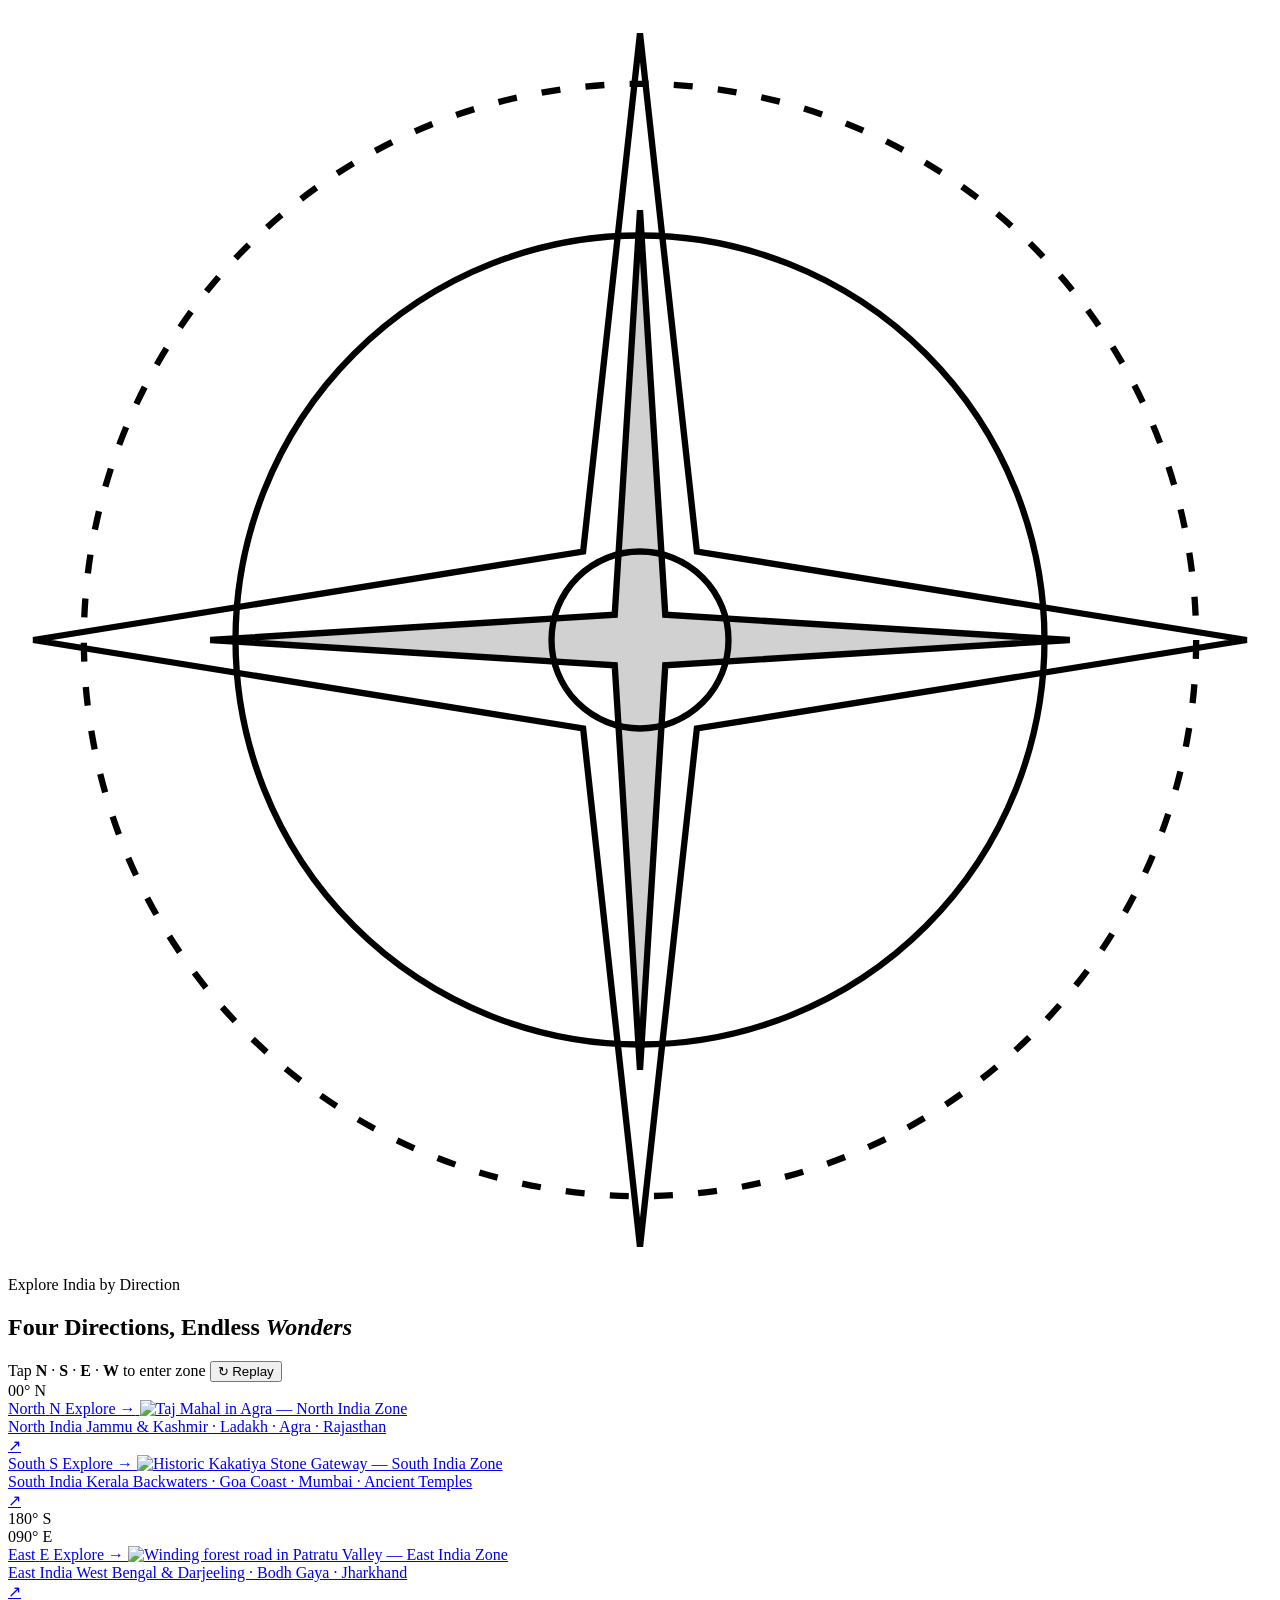
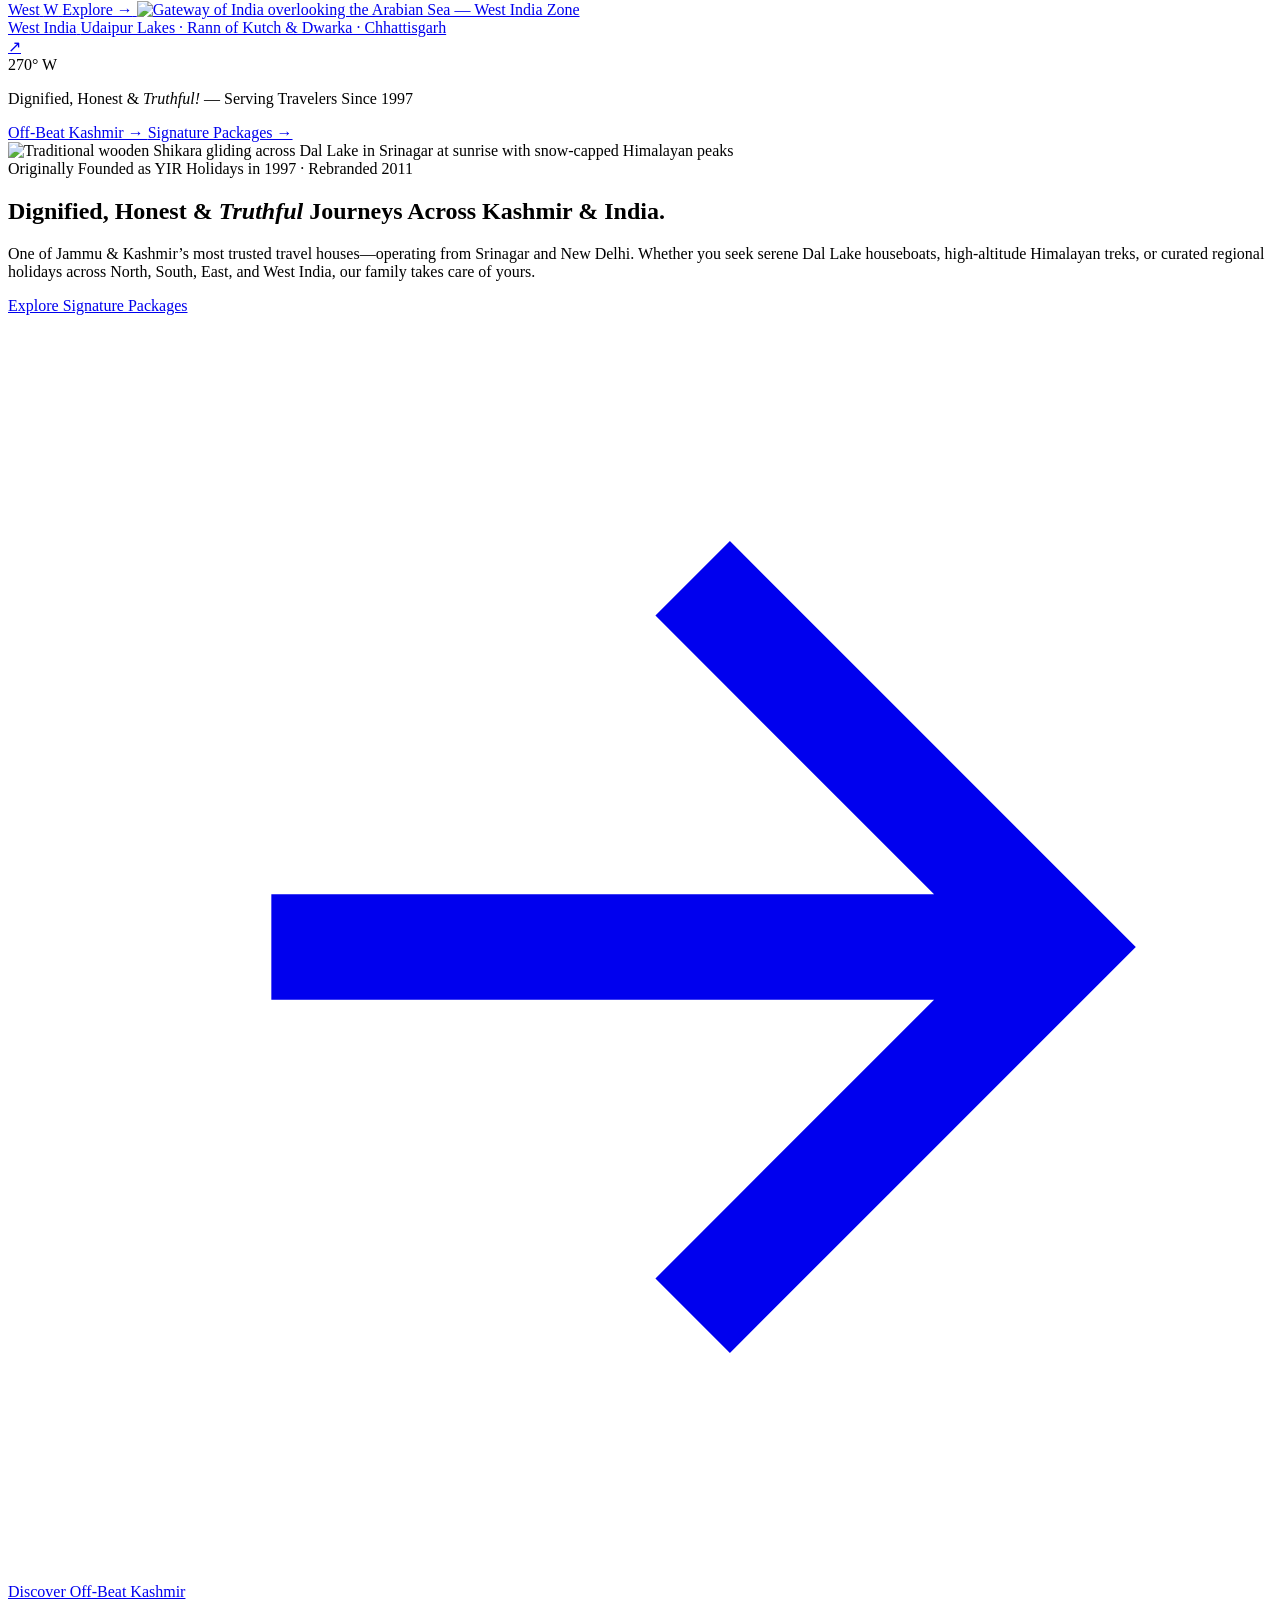
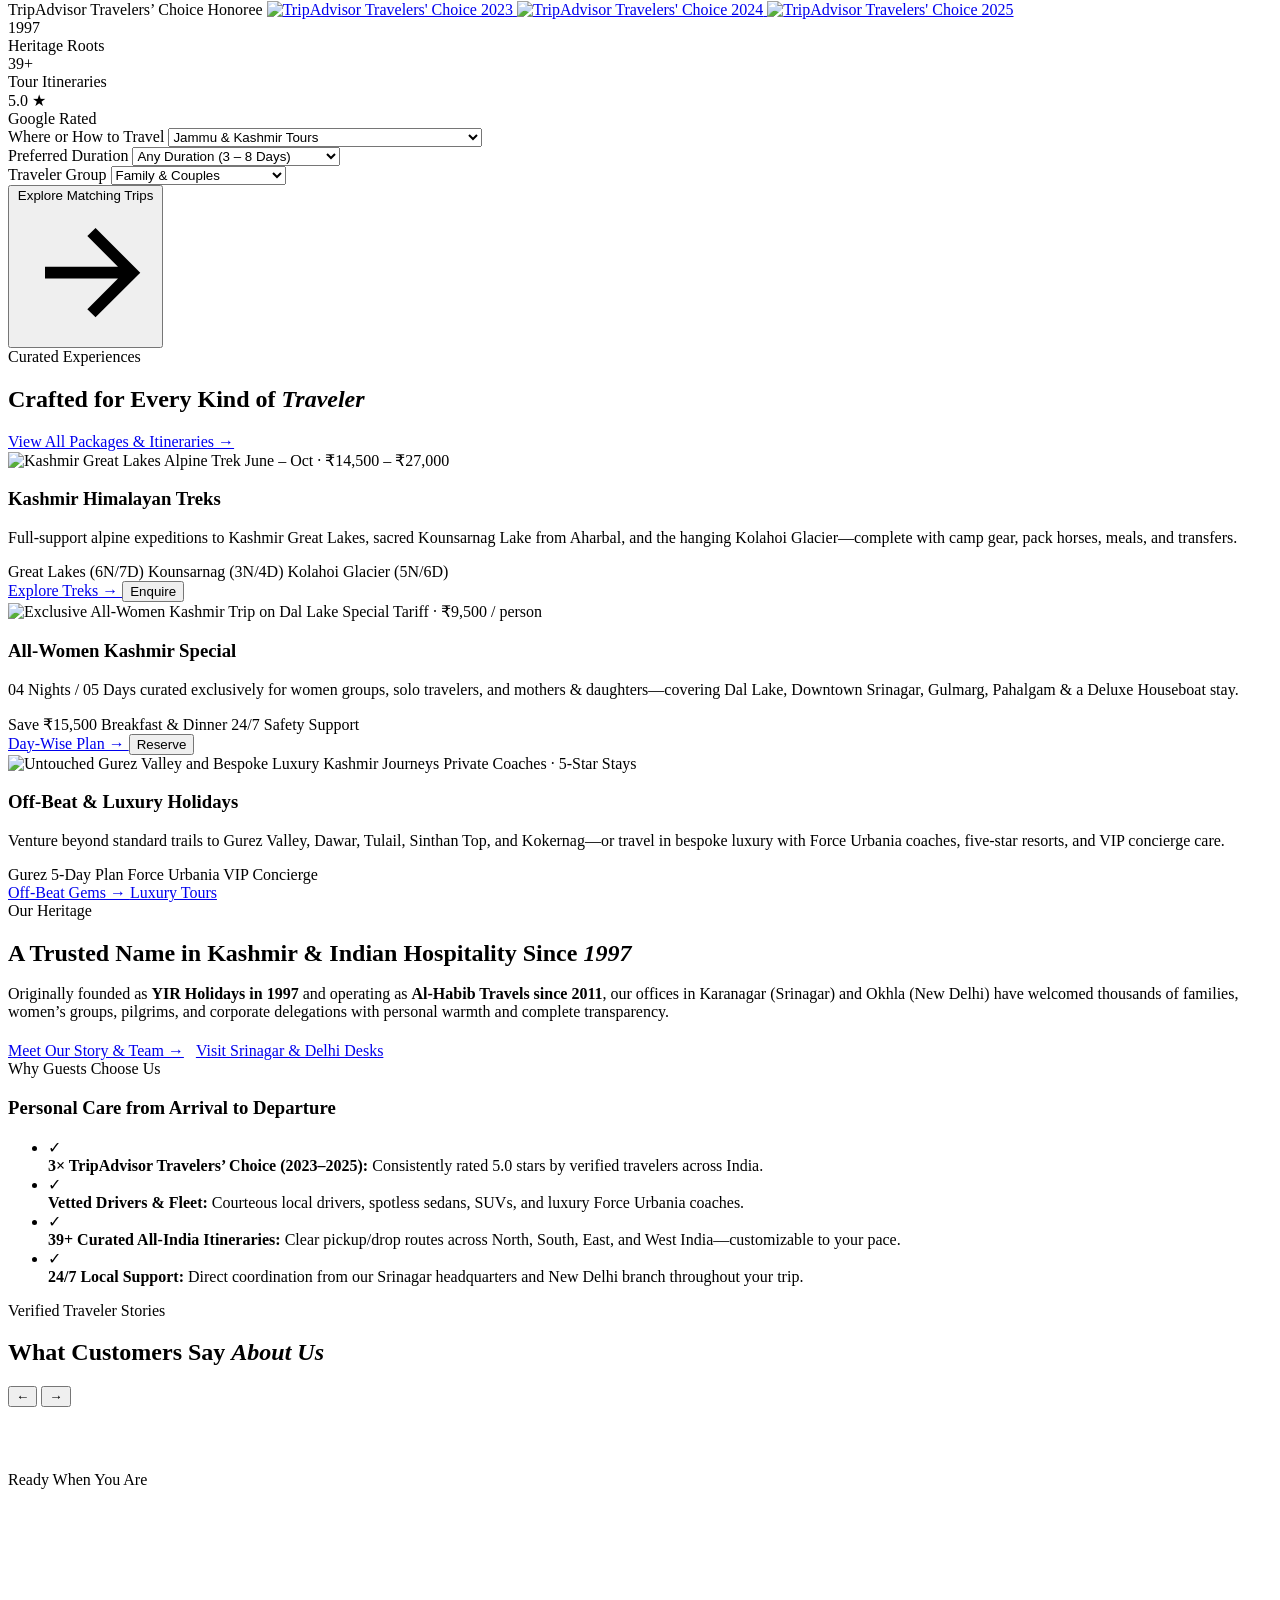
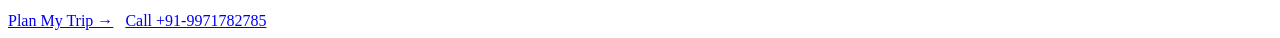
==== index.html @ ff568cc7 "Add files via upload" ====
<!DOCTYPE html>
<html lang="en">
<head>
  <meta charset="UTF-8" />
  <meta name="viewport" content="width=device-width, initial-scale=1.0" />
  <title>Alhabib Travels | Trusted Kashmir &amp; All-India Tour Agency Since 1997</title>
  <meta
    name="description"
    content="Alhabib Travels (originally founded as YIR Holidays in 1997) offers curated Jammu &amp; Kashmir tours, Himalayan treks, Women-Only trips, Luxury holidays, and North, South, East &amp; West India packages from Srinagar and New Delhi."
  />
  <link rel="icon" type="image/png" href="assets/images/favicon.png" />

  <link rel="preconnect" href="https://fonts.googleapis.com" />
  <link rel="preconnect" href="https://fonts.gstatic.com" crossorigin />
  <link
    href="https://fonts.googleapis.com/css2?family=Cormorant+Garamond:ital,wght@0,500;0,600;0,700;1,500;1,600&family=Plus+Jakarta+Sans:wght@400;500;600;700&display=swap"
    rel="stylesheet"
  />

  <link rel="stylesheet" href="css/styles.css" />
</head>
<body data-page="home">
  <div id="site-top-shell"></div>

  <main id="main-content">
    <!-- ====================================================================
         OPENING N / S / E / W STAGGERED CARDINAL GATEWAY
         Clicking N, S, E, or W opens its dedicated Regional Zone page!
         ==================================================================== -->
    <section class="cardinal-gateway" id="cardinal-gateway" aria-label="Explore India by Cardinal Direction">
      <!-- Subtle Architectural Compass Rose Watermark -->
      <svg class="cardinal-gateway__watermark" viewBox="0 0 200 200" fill="none" stroke="currentColor" stroke-width="1" aria-hidden="true">
        <circle cx="100" cy="100" r="88" stroke-dasharray="3 4" />
        <circle cx="100" cy="100" r="64" />
        <circle cx="100" cy="100" r="14" />
        <path d="M100 4L109 86L196 100L109 114L100 196L91 114L4 100L91 86Z" />
        <path d="M100 32L104 96L168 100L104 104L100 168L96 104L32 100L96 96Z" fill="currentColor" fill-opacity="0.18" />
      </svg>

      <div class="container cardinal-gateway__header">
        <div>
          <span class="cardinal-gateway__kicker">Explore India by Direction</span>
          <h2 class="cardinal-gateway__heading">
            Four Directions, Endless <em>Wonders</em>
          </h2>
        </div>
        <div class="cardinal-gateway__controls">
          <span class="cardinal-gateway__hint">
            Tap <strong>N</strong> · <strong>S</strong> · <strong>E</strong> · <strong>W</strong> to enter zone
          </span>
          <button type="button" class="cardinal-replay-btn" id="replay-cardinal-btn" aria-label="Replay slide-in transition">
            ↻ Replay
          </button>
        </div>
      </div>

      <div class="cardinal-stack">
        <!-- Row 1: NORTH (Staggered Right — Taj Mahal -> north.html) -->
        <div class="cardinal-band cardinal-band--right">
          <div class="cardinal-band__track">
            <div class="cardinal-band__coord" aria-hidden="true">
              <span>00° N</span>
              <span class="cardinal-band__coord-line"></span>
            </div>
            <div class="cardinal-dock">
              <a
                href="north.html"
                class="cardinal-tile cardinal-tile--n"
                id="cardinal-slide-n"
                aria-label="Open North Zone page"
              >
                <span class="cardinal-tile__deg">North</span>
                <span class="cardinal-tile__letter">N</span>
                <span class="cardinal-tile__cta">Explore →</span>
              </a>

              <a
                href="north.html"
                class="cardinal-panorama"
                id="cardinal-pano-n"
                aria-label="Explore North Zone destinations"
              >
                <img
                  src="assets/images/north-taj.webp"
                  alt="Taj Mahal in Agra — North India Zone"
                  class="cardinal-panorama__img"
                  style="object-position: center 22%;"
                  fetchpriority="high"
                />
                <div class="cardinal-panorama__scrim"></div>
                <div class="cardinal-panorama__meta">
                  <span class="cardinal-panorama__zone">North India</span>
                  <span class="cardinal-panorama__places">Jammu &amp; Kashmir · Ladakh · Agra · Rajasthan</span>
                </div>
                <span class="cardinal-panorama__go" aria-hidden="true">↗</span>
              </a>
            </div>
          </div>
        </div>

        <!-- Row 2: SOUTH (Staggered Left — Warangal Heritage Arch -> south.html) -->
        <div class="cardinal-band cardinal-band--left">
          <div class="cardinal-band__track">
            <div class="cardinal-dock">
              <a
                href="south.html"
                class="cardinal-tile cardinal-tile--s"
                id="cardinal-slide-s"
                aria-label="Open South Zone page"
              >
                <span class="cardinal-tile__deg">South</span>
                <span class="cardinal-tile__letter">S</span>
                <span class="cardinal-tile__cta">Explore →</span>
              </a>

              <a
                href="south.html"
                class="cardinal-panorama"
                id="cardinal-pano-s"
                aria-label="Explore South Zone destinations"
              >
                <img
                  src="assets/images/banner-south-warangal.jpg"
                  alt="Historic Kakatiya Stone Gateway — South India Zone"
                  class="cardinal-panorama__img"
                  style="object-position: center 45%;"
                  fetchpriority="high"
                />
                <div class="cardinal-panorama__scrim"></div>
                <div class="cardinal-panorama__meta">
                  <span class="cardinal-panorama__zone">South India</span>
                  <span class="cardinal-panorama__places">Kerala Backwaters · Goa Coast · Mumbai · Ancient Temples</span>
                </div>
                <span class="cardinal-panorama__go" aria-hidden="true">↗</span>
              </a>
            </div>
            <div class="cardinal-band__coord" aria-hidden="true">
              <span class="cardinal-band__coord-line"></span>
              <span>180° S</span>
            </div>
          </div>
        </div>

        <!-- Row 3: EAST (Staggered Right — Patratu Valley -> east.html) -->
        <div class="cardinal-band cardinal-band--right">
          <div class="cardinal-band__track">
            <div class="cardinal-band__coord" aria-hidden="true">
              <span>090° E</span>
              <span class="cardinal-band__coord-line"></span>
            </div>
            <div class="cardinal-dock">
              <a
                href="east.html"
                class="cardinal-tile cardinal-tile--e"
                id="cardinal-slide-e"
                aria-label="Open East Zone page"
              >
                <span class="cardinal-tile__deg">East</span>
                <span class="cardinal-tile__letter">E</span>
                <span class="cardinal-tile__cta">Explore →</span>
              </a>

              <a
                href="east.html"
                class="cardinal-panorama"
                id="cardinal-pano-e"
                aria-label="Explore East Zone destinations"
              >
                <img
                  src="assets/images/dest-jharkhand.webp"
                  alt="Winding forest road in Patratu Valley — East India Zone"
                  class="cardinal-panorama__img"
                  style="object-position: center 52%;"
                />
                <div class="cardinal-panorama__scrim"></div>
                <div class="cardinal-panorama__meta">
                  <span class="cardinal-panorama__zone">East India</span>
                  <span class="cardinal-panorama__places">West Bengal &amp; Darjeeling · Bodh Gaya · Jharkhand</span>
                </div>
                <span class="cardinal-panorama__go" aria-hidden="true">↗</span>
              </a>
            </div>
          </div>
        </div>

        <!-- Row 4: WEST (Staggered Left — Gateway of India -> west.html) -->
        <div class="cardinal-band cardinal-band--left">
          <div class="cardinal-band__track">
            <div class="cardinal-dock">
              <a
                href="west.html"
                class="cardinal-tile cardinal-tile--w"
                id="cardinal-slide-w"
                aria-label="Open West Zone page"
              >
                <span class="cardinal-tile__deg">West</span>
                <span class="cardinal-tile__letter">W</span>
                <span class="cardinal-tile__cta">Explore →</span>
              </a>

              <a
                href="west.html"
                class="cardinal-panorama"
                id="cardinal-pano-w"
                aria-label="Explore West Zone destinations"
              >
                <img
                  src="assets/images/banner-west-gateway.jpg"
                  alt="Gateway of India overlooking the Arabian Sea — West India Zone"
                  class="cardinal-panorama__img"
                  style="object-position: center 44%;"
                />
                <div class="cardinal-panorama__scrim"></div>
                <div class="cardinal-panorama__meta">
                  <span class="cardinal-panorama__zone">West India</span>
                  <span class="cardinal-panorama__places">Udaipur Lakes · Rann of Kutch &amp; Dwarka · Chhattisgarh</span>
                </div>
                <span class="cardinal-panorama__go" aria-hidden="true">↗</span>
              </a>
            </div>
            <div class="cardinal-band__coord" aria-hidden="true">
              <span class="cardinal-band__coord-line"></span>
              <span>270° W</span>
            </div>
          </div>
        </div>
      </div>

      <div class="container cardinal-gateway__footer">
        <p class="cardinal-motto">
          Dignified, Honest &amp; <em>Truthful!</em> — Serving Travelers Since 1997
        </p>
        <div class="cardinal-gateway__actions">
          <a href="offbeat.html" class="btn btn--outline cardinal-gateway__btn" id="gateway-offbeat-btn">
            Off-Beat Kashmir →
          </a>
          <a href="packages.html" class="btn btn--cedar cardinal-gateway__btn" id="gateway-packages-btn">
            Signature Packages →
          </a>
        </div>
      </div>
    </section>

    <!-- ====================================================================
         KASHMIR HERO & QUICK TRIP FINDER
         ==================================================================== -->
    <section class="hero" aria-label="Welcome to Alhabib Travels">
      <div class="hero__media">
        <img
          src="assets/images/hero-kashmir.jpg"
          alt="Traditional wooden Shikara gliding across Dal Lake in Srinagar at sunrise with snow-capped Himalayan peaks"
          class="hero__img"
          fetchpriority="high"
        />
        <div class="hero__scrim"></div>
      </div>

      <div class="container">
        <div class="hero__content">
          <div>
            <span class="hero__eyebrow">Originally Founded as YIR Holidays in 1997 · Rebranded 2011</span>
            <h1 class="hero__title">
              Dignified, Honest &amp; <em>Truthful</em> Journeys Across Kashmir &amp; India.
            </h1>
            <p class="hero__lead">
              One of Jammu &amp; Kashmir’s most trusted travel houses—operating from Srinagar and New Delhi. Whether you seek serene Dal Lake houseboats, high-altitude Himalayan treks, or curated regional holidays across North, South, East, and West India, our family takes care of yours.
            </p>
            <div class="hero__cta-row">
              <a href="packages.html" class="btn btn--primary" id="hero-explore-packages-btn">
                Explore Signature Packages
                <svg class="arrow-icon" viewBox="0 0 24 24" fill="none" stroke="currentColor" stroke-width="2">
                  <path d="M5 12h14M13 5l7 7-7 7"></path>
                </svg>
              </a>
              <a href="offbeat.html" class="btn btn--outline-light" id="hero-offbeat-btn">
                Discover Off-Beat Kashmir
              </a>
            </div>
          </div>

          <!-- TripAdvisor Travelers' Choice & Heritage Card -->
          <aside class="hero__trust-card" aria-label="Awards and Recognition">
            <span class="hero__trust-label">TripAdvisor Travelers’ Choice Honoree</span>
            <a
              href="https://www.tripadvisor.com/Attraction_Review-g297623-d23589960-Reviews-ALHABIB_TRAVELS-Srinagar_Srinagar_District_Kashmir_Jammu_and_Kashmir.html"
              target="_blank"
              rel="noopener noreferrer"
              class="hero__awards"
              id="tripadvisor-awards-link"
              title="View Alhabib Travels on TripAdvisor"
            >
              <img src="assets/images/ta-2023.png" alt="TripAdvisor Travelers' Choice 2023" class="hero__award-badge" />
              <img src="assets/images/ta-2024.png" alt="TripAdvisor Travelers' Choice 2024" class="hero__award-badge" />
              <img src="assets/images/ta-2025.png" alt="TripAdvisor Travelers' Choice 2025" class="hero__award-badge" />
            </a>
            <div class="hero__stats">
              <div>
                <div class="hero__stat-num">1997</div>
                <div class="hero__stat-caption">Heritage Roots</div>
              </div>
              <div>
                <div class="hero__stat-num">39+</div>
                <div class="hero__stat-caption">Tour Itineraries</div>
              </div>
              <div>
                <div class="hero__stat-num">5.0 ★</div>
                <div class="hero__stat-caption">Google Rated</div>
              </div>
            </div>
          </aside>
        </div>

        <!-- Multi-Page Quick Trip Finder -->
        <form class="quick-finder" id="hero-quick-finder" aria-label="Quick Trip Finder">
          <div class="quick-finder__field">
            <label for="finder-destination" class="quick-finder__label">Where or How to Travel</label>
            <select id="finder-destination" class="quick-finder__select">
              <option value="Jammu & Kashmir">Jammu &amp; Kashmir Tours</option>
              <option value="Ladakh">Ladakh &amp; Pangong Tours</option>
              <option value="trekking">Kashmir Alpine Treks (June – Oct)</option>
              <option value="women">All-Women Kashmir Special (₹9,500)</option>
              <option value="offbeat">Off-Beat &amp; Untouched Kashmir</option>
              <option value="luxury">Luxurious Bespoke Packages</option>
              <option value="North">North Zone Page (Kashmir, Ladakh, Rajasthan)</option>
              <option value="South">South Zone Page (Kerala, Goa, Mumbai)</option>
              <option value="East">East Zone Page (West Bengal, Bihar, Jharkhand)</option>
              <option value="West">West Zone Page (Udaipur, Gujarat, Chhattisgarh)</option>
            </select>
          </div>

          <div class="quick-finder__field">
            <label for="finder-duration" class="quick-finder__label">Preferred Duration</label>
            <select id="finder-duration" class="quick-finder__select">
              <option value="all">Any Duration (3 – 8 Days)</option>
              <option value="3-4">Short Escape (3 – 4 Days)</option>
              <option value="5">Classic Holiday (5 Days)</option>
              <option value="6+">Extended Explorer (6 – 8 Days)</option>
            </select>
          </div>

          <div class="quick-finder__field">
            <label for="finder-style" class="quick-finder__label">Traveler Group</label>
            <select id="finder-style" class="quick-finder__select">
              <option value="family">Family &amp; Couples</option>
              <option value="women">Women-Only Group</option>
              <option value="adventure">Trekking &amp; Adventure</option>
              <option value="corporate">Corporate / Luxury Coach</option>
            </select>
          </div>

          <button type="submit" class="btn btn--cedar" id="finder-submit-btn">
            Explore Matching Trips
            <svg class="arrow-icon" viewBox="0 0 24 24" fill="none" stroke="currentColor" stroke-width="2">
              <path d="M5 12h14M13 5l7 7-7 7"></path>
            </svg>
          </button>
        </form>
      </div>
    </section>

    <!-- ====================================================================
         SIGNATURE EXPERIENCES SPOTLIGHT (LINKS TO DEDICATED PAGES)
         ==================================================================== -->
    <section class="section section--sand">
      <div class="container">
        <div class="section-header">
          <div>
            <span class="eyebrow">Curated Experiences</span>
            <h2 class="section-title">Crafted for Every Kind of <em>Traveler</em></h2>
          </div>
          <a href="packages.html" class="btn btn--outline" id="home-all-packages-btn">
            View All Packages &amp; Itineraries →
          </a>
        </div>

        <div class="destination-grid">
          <!-- Card 1: Kashmir Trekking -->
          <article class="dest-card">
            <div class="dest-card__media">
              <img src="assets/images/trek-great-lakes.jpg" alt="Kashmir Great Lakes Alpine Trek" class="dest-card__img" loading="lazy" />
              <span class="dest-card__codes">June – Oct · ₹14,500 – ₹27,000</span>
            </div>
            <div class="dest-card__body">
              <h3 class="dest-card__title">Kashmir Himalayan Treks</h3>
              <p class="dest-card__excerpt">
                Full-support alpine expeditions to Kashmir Great Lakes, sacred Kounsarnag Lake from Aharbal, and the hanging Kolahoi Glacier—complete with camp gear, pack horses, meals, and transfers.
              </p>
              <div class="dest-card__spots">
                <span class="spot-chip">Great Lakes (6N/7D)</span>
                <span class="spot-chip">Kounsarnag (3N/4D)</span>
                <span class="spot-chip">Kolahoi Glacier (5N/6D)</span>
              </div>
              <div class="dest-card__footer">
                <a href="packages.html#trekking" class="link-action" id="home-link-trekking">
                  Explore Treks →
                </a>
                <button type="button" class="btn btn--outline btn--sm" data-enquire-item="Kashmir Trekking Expedition">
                  Enquire
                </button>
              </div>
            </div>
          </article>

          <!-- Card 2: Exclusive Women-Only Package -->
          <article class="dest-card">
            <div class="dest-card__media">
              <img src="assets/images/kashmir-shikara.jpg" alt="Exclusive All-Women Kashmir Trip on Dal Lake" class="dest-card__img" loading="lazy" />
              <span class="dest-card__codes">Special Tariff · ₹9,500 / person</span>
            </div>
            <div class="dest-card__body">
              <h3 class="dest-card__title">All-Women Kashmir Special</h3>
              <p class="dest-card__excerpt">
                04 Nights / 05 Days curated exclusively for women groups, solo travelers, and mothers &amp; daughters—covering Dal Lake, Downtown Srinagar, Gulmarg, Pahalgam &amp; a Deluxe Houseboat stay.
              </p>
              <div class="dest-card__spots">
                <span class="spot-chip">Save ₹15,500</span>
                <span class="spot-chip">Breakfast &amp; Dinner</span>
                <span class="spot-chip">24/7 Safety Support</span>
              </div>
              <div class="dest-card__footer">
                <a href="packages.html#women" class="link-action" id="home-link-women">
                  Day-Wise Plan →
                </a>
                <button type="button" class="btn btn--primary btn--sm" data-enquire-item="All-Women Kashmir Package (04N/05D · ₹9,500)">
                  Reserve
                </button>
              </div>
            </div>
          </article>

          <!-- Card 3: Luxury & Off-Beat Kashmir -->
          <article class="dest-card">
            <div class="dest-card__media">
              <img src="assets/images/offbeat-gurez.jpg" alt="Untouched Gurez Valley and Bespoke Luxury Kashmir Journeys" class="dest-card__img" loading="lazy" />
              <span class="dest-card__codes">Private Coaches · 5-Star Stays</span>
            </div>
            <div class="dest-card__body">
              <h3 class="dest-card__title">Off-Beat &amp; Luxury Holidays</h3>
              <p class="dest-card__excerpt">
                Venture beyond standard trails to Gurez Valley, Dawar, Tulail, Sinthan Top, and Kokernag—or travel in bespoke luxury with Force Urbania coaches, five-star resorts, and VIP concierge care.
              </p>
              <div class="dest-card__spots">
                <span class="spot-chip">Gurez 5-Day Plan</span>
                <span class="spot-chip">Force Urbania</span>
                <span class="spot-chip">VIP Concierge</span>
              </div>
              <div class="dest-card__footer">
                <a href="offbeat.html" class="link-action" id="home-link-offbeat">
                  Off-Beat Gems →
                </a>
                <a href="packages.html#luxury" class="btn btn--outline btn--sm" id="home-link-luxury">
                  Luxury Tours
                </a>
              </div>
            </div>
          </article>
        </div>
      </div>
    </section>

    <!-- ====================================================================
         HERITAGE SNAPSHOT (ABOUT US PREVIEW)
         ==================================================================== -->
    <section class="section">
      <div class="container">
        <div class="about-story-grid">
          <div>
            <span class="eyebrow">Our Heritage</span>
            <h2 class="section-title" style="margin-bottom:1.1rem;">
              A Trusted Name in Kashmir &amp; Indian Hospitality Since <em>1997</em>
            </h2>
            <p style="color:var(--text-secondary); margin-bottom:1rem;">
              Originally founded as <strong>YIR Holidays in 1997</strong> and operating as <strong>Al-Habib Travels since 2011</strong>, our offices in Karanagar (Srinagar) and Okhla (New Delhi) have welcomed thousands of families, women’s groups, pilgrims, and corporate delegations with personal warmth and complete transparency.
            </p>
            <div style="display:flex; flex-wrap:wrap; gap:0.75rem; margin-top:1.35rem;">
              <a href="about.html" class="btn btn--cedar" id="home-about-btn">
                Meet Our Story &amp; Team →
              </a>
              <a href="contact.html" class="btn btn--outline" id="home-contact-btn">
                Visit Srinagar &amp; Delhi Desks
              </a>
            </div>
          </div>

          <div class="editorial-panel">
            <span class="eyebrow" style="margin-bottom:0.4rem;">Why Guests Choose Us</span>
            <h3 class="editorial-panel__title">Personal Care from Arrival to Departure</h3>
            <ul class="check-list">
              <li>
                <span class="check-list__bullet">✓</span>
                <div><strong>3× TripAdvisor Travelers’ Choice (2023–2025):</strong> Consistently rated 5.0 stars by verified travelers across India.</div>
              </li>
              <li>
                <span class="check-list__bullet">✓</span>
                <div><strong>Vetted Drivers &amp; Fleet:</strong> Courteous local drivers, spotless sedans, SUVs, and luxury Force Urbania coaches.</div>
              </li>
              <li>
                <span class="check-list__bullet">✓</span>
                <div><strong>39+ Curated All-India Itineraries:</strong> Clear pickup/drop routes across North, South, East, and West India—customizable to your pace.</div>
              </li>
              <li>
                <span class="check-list__bullet">✓</span>
                <div><strong>24/7 Local Support:</strong> Direct coordination from our Srinagar headquarters and New Delhi branch throughout your trip.</div>
              </li>
            </ul>
          </div>
        </div>
      </div>
    </section>

    <!-- ====================================================================
         VERIFIED GOOGLE CUSTOMER REVIEWS
         ==================================================================== -->
    <section class="section section--sand" id="reviews">
      <div class="container">
        <div class="section-header">
          <div>
            <span class="eyebrow">Verified Traveler Stories</span>
            <h2 class="section-title">What Customers Say <em>About Us</em></h2>
          </div>
          <div class="carousel-controls">
            <button type="button" class="carousel-btn" id="reviews-prev-btn" aria-label="Previous reviews">←</button>
            <button type="button" class="carousel-btn" id="reviews-next-btn" aria-label="Next reviews">→</button>
          </div>
        </div>

        <div class="reviews-track-wrap">
          <div class="reviews-track" id="reviews-track"></div>
        </div>

        <!-- Bottom CTA Banner -->
        <div class="cta-banner" style="margin-top:clamp(2.5rem, 5vw, 4rem);">
          <div>
            <span class="eyebrow" style="color:var(--accent-gold-light); margin-bottom:0.4rem;">Ready When You Are</span>
            <h3 style="font-family:var(--font-display); font-size:clamp(1.75rem, 3.2vw, 2.45rem); line-height:1.12; color:#fff;">
              Let’s Plan Your Hassle-Free Kashmir or All-India Holiday
            </h3>
          </div>
          <div style="display:flex; flex-wrap:wrap; gap:0.75rem;">
            <a href="contact.html" class="btn btn--primary" id="home-cta-inquire">Plan My Trip →</a>
            <a href="tel:+919971782785" class="btn btn--outline-light" id="home-cta-call">Call +91-9971782785</a>
          </div>
        </div>
      </div>
    </section>
  </main>

  <div id="site-bottom-shell"></div>

  <script src="js/data.js"></script>
  <script src="js/layout.js"></script>
  <script src="js/app.js"></script>
</body>
</html>
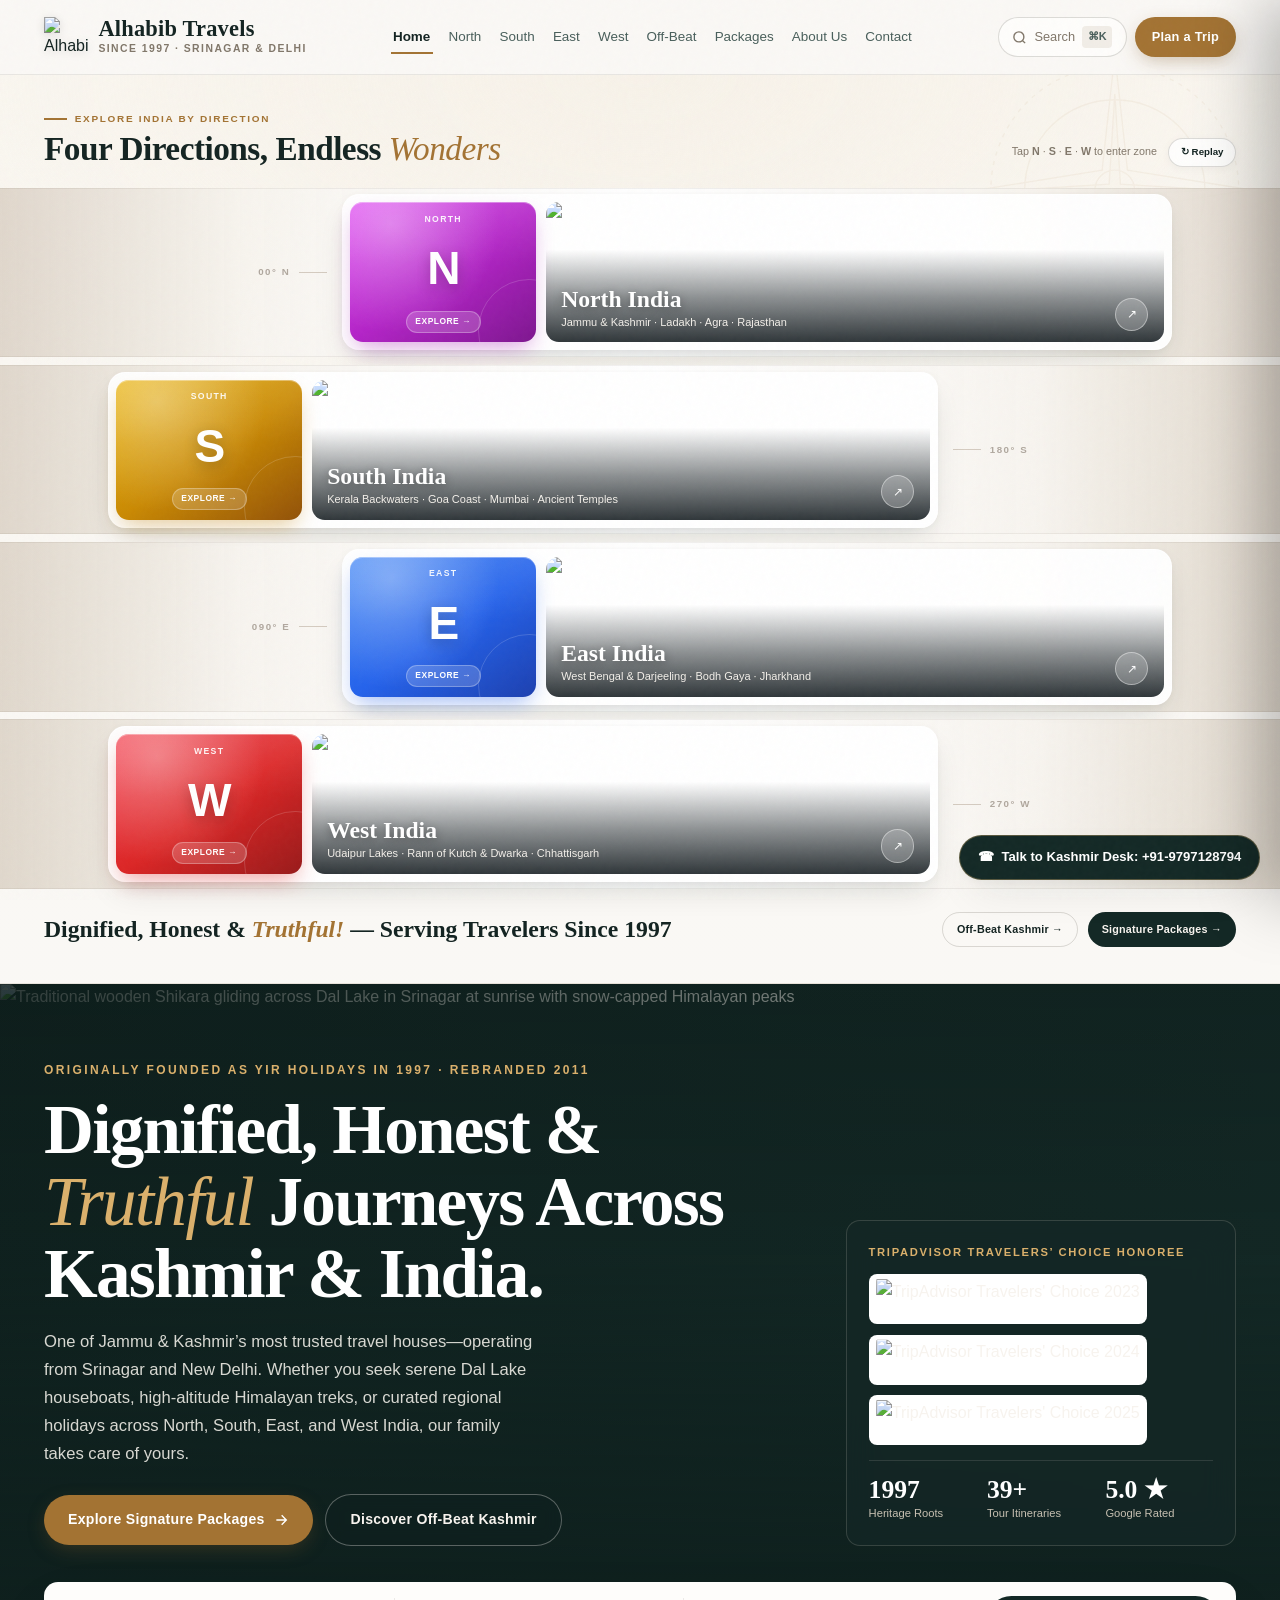
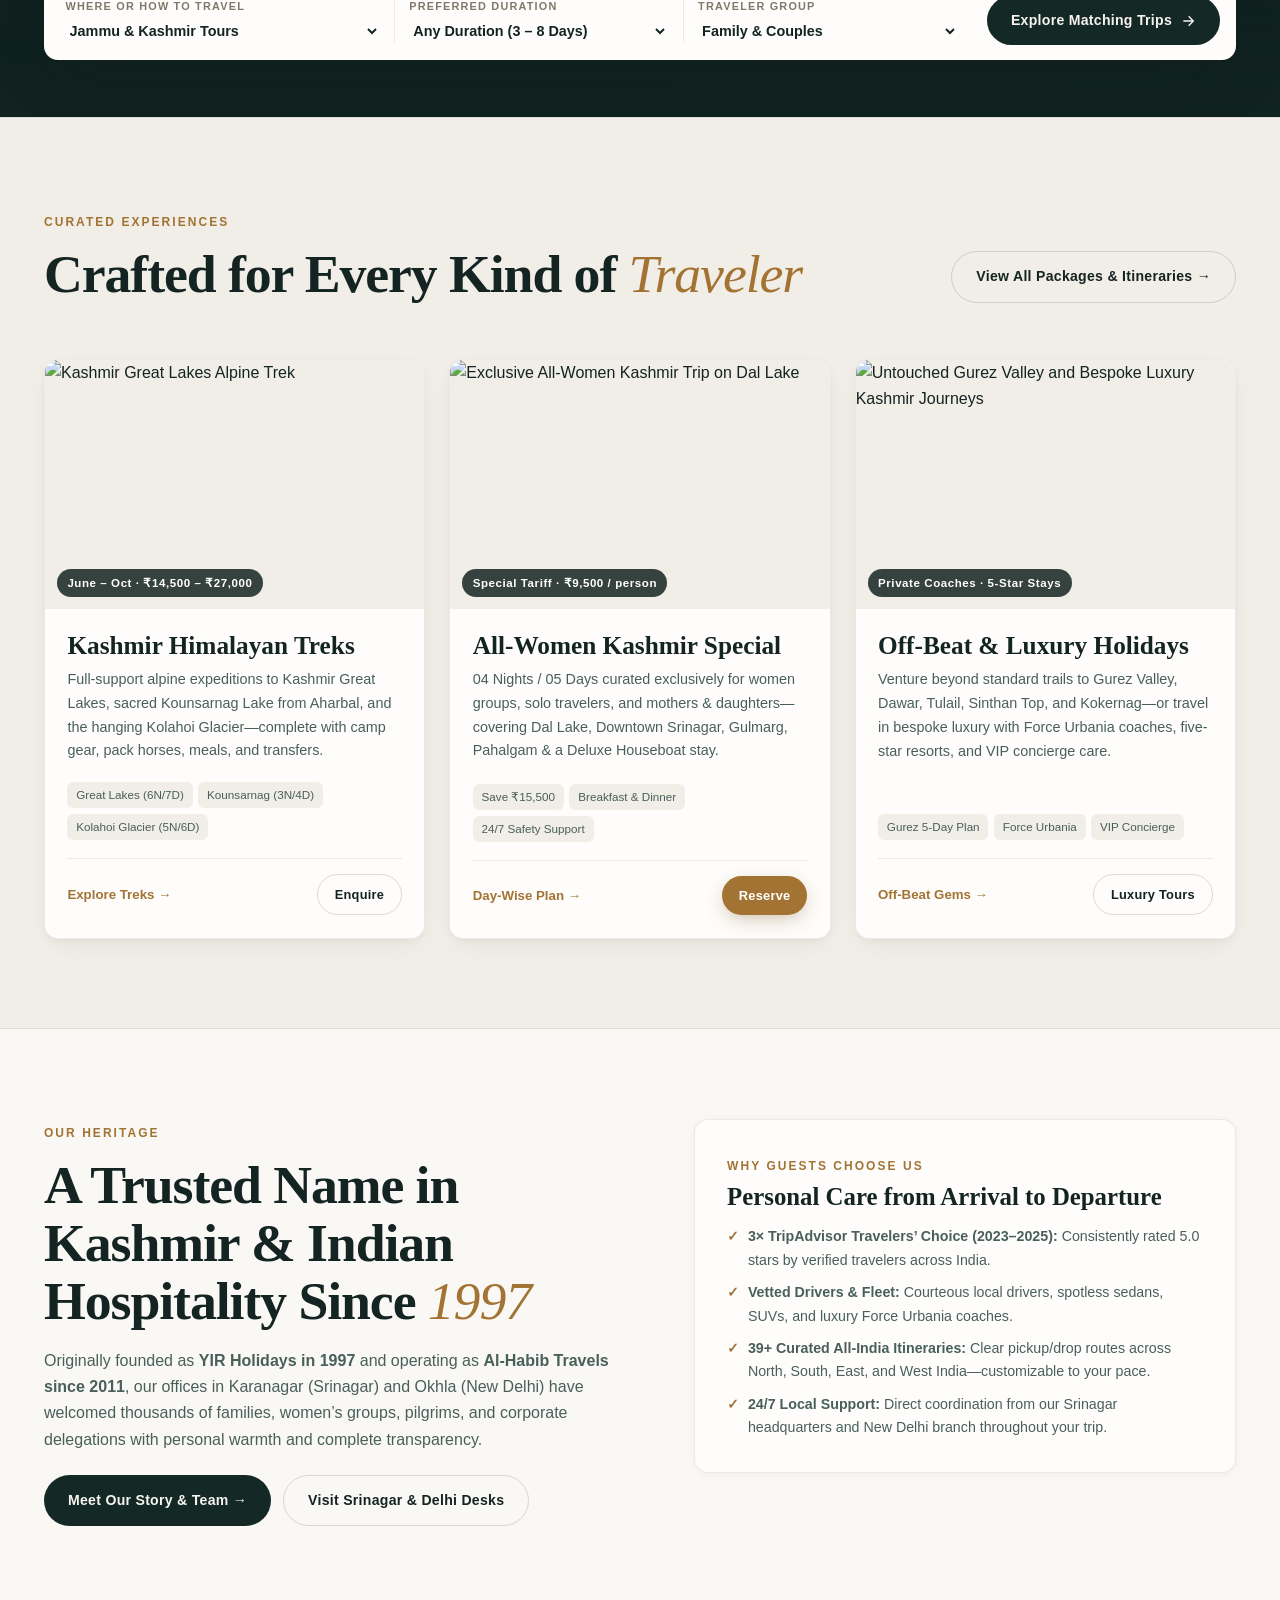
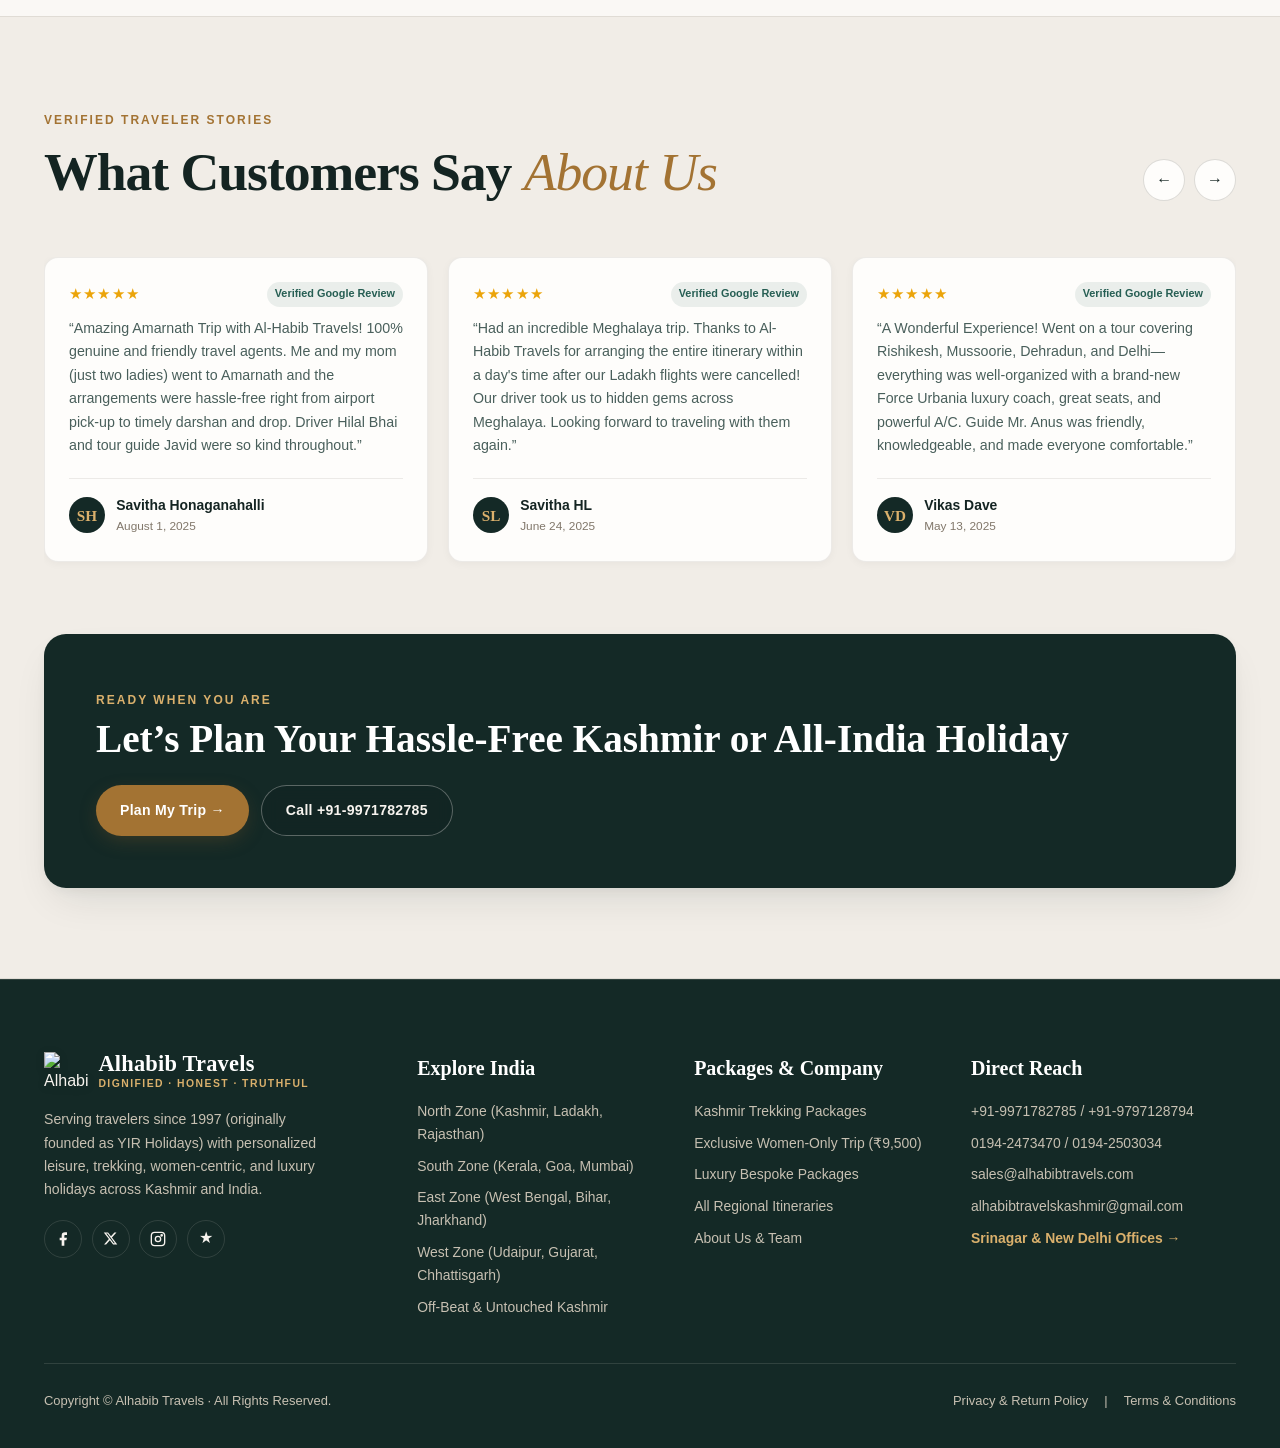
==== commit 9e1b0ed3: "Update index.html" ====
--- a/index.html
+++ b/index.html
@@ -17,7 +17,7 @@
     rel="stylesheet"
   />
 
-  <link rel="stylesheet" href="css/styles.css" />
+  <link rel="stylesheet" href="styles.css" />
 </head>
 <body data-page="home">
   <div id="site-top-shell"></div>
@@ -547,8 +547,8 @@
 
   <div id="site-bottom-shell"></div>
 
-  <script src="js/data.js"></script>
-  <script src="js/layout.js"></script>
-  <script src="js/app.js"></script>
+  <script src="data.js"></script>
+  <script src="layout.js"></script>
+  <script src="app.js"></script>
 </body>
 </html>
--- a/styles.css
+++ b/styles.css
@@ -0,0 +1,3070 @@
+/* ==========================================================================
+   Alhabib Travels — Editorial Luxury Multi-Page & Fully Responsive System
+   Pure Vanilla CSS · Desktop, Tablet & Mobile (320px – 1920px+)
+   ========================================================================== */
+
+:root {
+  /* Color Palette — HSL Curated Tokens */
+  --bg-canvas: hsl(38, 33%, 97%);
+  --bg-sand: hsl(36, 26%, 92.5%);
+  --bg-sand-deep: hsl(35, 22%, 87%);
+  --bg-card: hsl(40, 42%, 99%);
+
+  --bg-cedar: hsl(172, 35%, 12%);
+  --bg-cedar-soft: hsl(172, 29%, 16.5%);
+  --bg-cedar-card: hsl(172, 26%, 19.5%);
+
+  --text-primary: hsl(172, 28%, 11%);
+  --text-secondary: hsl(170, 13%, 33%);
+  --text-muted: hsl(34, 10%, 46%);
+  --text-on-dark: hsl(38, 35%, 95%);
+  --text-on-dark-muted: hsl(38, 16%, 74%);
+
+  --accent-walnut: hsl(34, 52%, 42%);
+  --accent-walnut-hover: hsl(34, 58%, 34%);
+  --accent-gold-light: hsl(37, 60%, 64%);
+  --accent-gold-subtle: hsla(34, 52%, 42%, 0.11);
+  --accent-terracotta: hsl(16, 56%, 43%);
+  --accent-pine: hsl(168, 42%, 26%);
+
+  --border-subtle: hsla(34, 24%, 18%, 0.09);
+  --border-strong: hsla(34, 24%, 18%, 0.17);
+  --border-on-dark: hsla(38, 35%, 90%, 0.13);
+
+  /* Typography */
+  --font-display: 'Cormorant Garamond', Georgia, 'Times New Roman', serif;
+  --font-sans: 'Plus Jakarta Sans', -apple-system, BlinkMacSystemFont, 'Segoe UI', sans-serif;
+
+  /* Spacing & Layout */
+  --container-max: 1280px;
+  --container-pad: clamp(1rem, 4vw, 2.75rem);
+  --section-py: clamp(3.25rem, 7vw, 6.5rem);
+
+  /* Radii & Shadows */
+  --radius-sm: 8px;
+  --radius-md: 14px;
+  --radius-lg: 22px;
+  --radius-pill: 999px;
+
+  --shadow-xs: 0 2px 8px hsla(172, 30%, 10%, 0.04);
+  --shadow-sm: 0 8px 24px -6px hsla(172, 30%, 10%, 0.07), 0 2px 6px -1px hsla(172, 30%, 10%, 0.04);
+  --shadow-md: 0 18px 42px -12px hsla(172, 30%, 10%, 0.12), 0 4px 12px -2px hsla(172, 30%, 10%, 0.05);
+  --shadow-lg: 0 28px 64px -16px hsla(172, 35%, 8%, 0.22);
+
+  /* Motion */
+  --ease-out: cubic-bezier(0.22, 1, 0.36, 1);
+  --transition-fast: 180ms var(--ease-out);
+  --transition-med: 340ms var(--ease-out);
+}
+
+/* Reset & Fluid Box Model */
+*,
+*::before,
+*::after {
+  box-sizing: border-box;
+  margin: 0;
+  padding: 0;
+}
+
+/* Prevent CSS Grid / Flex children from blowing out mobile viewport width */
+* {
+  min-width: 0;
+}
+
+html {
+  scroll-behavior: smooth;
+  font-size: 16px;
+  -webkit-text-size-adjust: 100%;
+  overflow-x: clip;
+}
+
+body {
+  font-family: var(--font-sans);
+  background-color: var(--bg-canvas);
+  color: var(--text-primary);
+  line-height: 1.65;
+  overflow-x: clip;
+  -webkit-font-smoothing: antialiased;
+  position: relative;
+  min-height: 100vh;
+  display: flex;
+  flex-direction: column;
+}
+
+main {
+  flex: 1;
+}
+
+/* Subtle tactile paper grain */
+body::before {
+  content: "";
+  position: fixed;
+  inset: 0;
+  pointer-events: none;
+  z-index: 9999;
+  opacity: 0.024;
+  background-image: url("data:image/svg+xml,%3Csvg viewBox='0 0 200 200' xmlns='http://www.w3.org/2000/svg'%3E%3Cfilter id='n'%3E%3CfeTurbulence type='fractalNoise' baseFrequency='0.85' numOctaves='3' stitchTiles='stitch'/%3E%3C/filter%3E%3Crect width='100%25' height='100%25' filter='url(%23n)'/%3E%3C/svg%3E");
+}
+
+img {
+  max-width: 100%;
+  height: auto;
+  display: block;
+}
+
+a {
+  color: inherit;
+  text-decoration: none;
+}
+
+button,
+input,
+select,
+textarea {
+  font: inherit;
+  color: inherit;
+}
+
+button {
+  cursor: pointer;
+  border: none;
+  background: none;
+}
+
+ul {
+  list-style: none;
+}
+
+:focus-visible {
+  outline: 2px solid var(--accent-walnut);
+  outline-offset: 3px;
+}
+
+.skip-link {
+  position: absolute;
+  top: -100px;
+  left: 1rem;
+  background: var(--bg-cedar);
+  color: var(--text-on-dark);
+  padding: 0.75rem 1.25rem;
+  border-radius: var(--radius-sm);
+  z-index: 10000;
+  transition: top var(--transition-fast);
+}
+
+.skip-link:focus {
+  top: 1rem;
+}
+
+/* Layout Utilities */
+.container {
+  width: 100%;
+  max-width: var(--container-max);
+  margin-inline: auto;
+  padding-inline: var(--container-pad);
+}
+
+.section {
+  padding-block: var(--section-py);
+}
+
+.section--sand {
+  background-color: var(--bg-sand);
+  border-top: 1px solid var(--border-subtle);
+  border-bottom: 1px solid var(--border-subtle);
+}
+
+.section--cedar {
+  background-color: var(--bg-cedar);
+  color: var(--text-on-dark);
+  position: relative;
+}
+
+/* Editorial Section Headers */
+.eyebrow {
+  display: inline-block;
+  font-size: 0.75rem;
+  font-weight: 600;
+  letter-spacing: 0.17em;
+  text-transform: uppercase;
+  color: var(--accent-walnut);
+  margin-bottom: 0.75rem;
+}
+
+.section--cedar .eyebrow {
+  color: var(--accent-gold-light);
+}
+
+.section-header {
+  display: flex;
+  flex-wrap: wrap;
+  justify-content: space-between;
+  align-items: flex-end;
+  gap: 1.25rem;
+  margin-bottom: clamp(2rem, 4.5vw, 3.5rem);
+}
+
+.section-header--center {
+  flex-direction: column;
+  align-items: center;
+  text-align: center;
+  max-width: 720px;
+  margin-inline: auto;
+}
+
+.section-title {
+  font-family: var(--font-display);
+  font-size: clamp(2rem, 4.2vw, 3.4rem);
+  font-weight: 600;
+  line-height: 1.08;
+  letter-spacing: -0.02em;
+}
+
+.section-title em {
+  font-style: italic;
+  font-weight: 500;
+  color: var(--accent-walnut);
+}
+
+.section--cedar .section-title em {
+  color: var(--accent-gold-light);
+}
+
+.section-subtitle {
+  max-width: 56ch;
+  color: var(--text-secondary);
+  font-size: clamp(0.94rem, 1.2vw, 1.02rem);
+  line-height: 1.68;
+}
+
+.section--cedar .section-subtitle {
+  color: var(--text-on-dark-muted);
+}
+
+/* Buttons */
+.btn {
+  display: inline-flex;
+  align-items: center;
+  justify-content: center;
+  gap: 0.5rem;
+  padding: 0.82rem 1.5rem;
+  border-radius: var(--radius-pill);
+  font-size: 0.88rem;
+  font-weight: 600;
+  letter-spacing: 0.02em;
+  transition:
+    transform var(--transition-fast),
+    background-color var(--transition-fast),
+    box-shadow var(--transition-fast),
+    border-color var(--transition-fast),
+    color var(--transition-fast);
+  white-space: nowrap;
+  text-align: center;
+}
+
+.btn svg {
+  width: 16px;
+  height: 16px;
+  flex-shrink: 0;
+  transition: transform var(--transition-fast);
+}
+
+.btn:hover svg.arrow-icon {
+  transform: translateX(3px);
+}
+
+.btn--primary {
+  background-color: var(--accent-walnut);
+  color: #fff;
+  box-shadow: 0 6px 20px -4px hsla(34, 52%, 32%, 0.4);
+}
+
+.btn--primary:hover {
+  background-color: var(--accent-walnut-hover);
+  transform: translateY(-1px);
+}
+
+.btn--cedar {
+  background-color: var(--bg-cedar);
+  color: var(--text-on-dark);
+}
+
+.btn--cedar:hover {
+  background-color: var(--bg-cedar-soft);
+  transform: translateY(-1px);
+}
+
+.btn--outline {
+  border: 1px solid var(--border-strong);
+  background-color: transparent;
+  color: var(--text-primary);
+}
+
+.btn--outline:hover {
+  border-color: var(--accent-walnut);
+  color: var(--accent-walnut);
+  background-color: var(--accent-gold-subtle);
+}
+
+.btn--outline-light {
+  border: 1px solid hsla(38, 35%, 95%, 0.32);
+  background-color: hsla(172, 35%, 10%, 0.35);
+  backdrop-filter: blur(8px);
+  color: var(--text-on-dark);
+}
+
+.btn--outline-light:hover {
+  background-color: hsla(38, 35%, 95%, 0.14);
+  border-color: var(--accent-gold-light);
+}
+
+.btn--sm {
+  padding: 0.56rem 1.05rem;
+  font-size: 0.8rem;
+}
+
+/* ==========================================================================
+   Sticky Responsive Header
+   ========================================================================== */
+
+.site-header {
+  position: sticky;
+  top: 0;
+  z-index: 900;
+  background-color: hsla(38, 33%, 97%, 0.92);
+  backdrop-filter: blur(14px);
+  -webkit-backdrop-filter: blur(14px);
+  border-bottom: 1px solid var(--border-subtle);
+  transition: box-shadow var(--transition-med), background-color var(--transition-med);
+}
+
+.site-header.is-scrolled {
+  background-color: hsla(38, 33%, 97%, 0.98);
+  box-shadow: var(--shadow-sm);
+}
+
+.site-header__inner {
+  display: flex;
+  align-items: center;
+  justify-content: space-between;
+  height: 74px;
+  gap: 0.85rem;
+}
+
+.brand {
+  display: inline-flex;
+  align-items: center;
+  gap: 0.65rem;
+  flex-shrink: 0;
+}
+
+.brand__logo {
+  width: 44px;
+  height: 40px;
+  object-fit: contain;
+  flex-shrink: 0;
+  filter: drop-shadow(0 2px 4px rgba(0, 0, 0, 0.12));
+}
+
+.brand__text {
+  display: flex;
+  flex-direction: column;
+}
+
+.brand__name {
+  font-family: var(--font-display);
+  font-size: 1.4rem;
+  font-weight: 700;
+  letter-spacing: 0.01em;
+  line-height: 1.05;
+  color: var(--text-primary);
+  white-space: nowrap;
+}
+
+.brand__tag {
+  font-size: 0.65rem;
+  letter-spacing: 0.14em;
+  text-transform: uppercase;
+  color: var(--text-muted);
+  font-weight: 600;
+  white-space: nowrap;
+}
+
+.primary-nav {
+  display: flex;
+  align-items: center;
+  gap: clamp(0.55rem, 1.05vw, 1.15rem);
+}
+
+.primary-nav__link {
+  font-size: 0.84rem;
+  font-weight: 500;
+  color: var(--text-secondary);
+  position: relative;
+  padding: 0.35rem 0.15rem;
+  white-space: nowrap;
+  transition: color var(--transition-fast);
+}
+
+.primary-nav__link::after {
+  content: "";
+  position: absolute;
+  left: 0;
+  bottom: 0;
+  width: 100%;
+  height: 2px;
+  background-color: var(--accent-walnut);
+  transform: scaleX(0);
+  transform-origin: right;
+  transition: transform var(--transition-med);
+}
+
+.primary-nav__link:hover,
+.primary-nav__link.is-active {
+  color: var(--text-primary);
+  font-weight: 600;
+}
+
+.primary-nav__link:hover::after,
+.primary-nav__link.is-active::after {
+  transform: scaleX(1);
+  transform-origin: left;
+}
+
+.header-actions {
+  display: flex;
+  align-items: center;
+  gap: 0.5rem;
+  flex-shrink: 0;
+}
+
+.search-trigger {
+  display: inline-flex;
+  align-items: center;
+  justify-content: center;
+  gap: 0.45rem;
+  padding: 0.5rem 0.85rem;
+  border-radius: var(--radius-pill);
+  border: 1px solid var(--border-strong);
+  background-color: var(--bg-card);
+  font-size: 0.8rem;
+  color: var(--text-muted);
+  transition: border-color var(--transition-fast), color var(--transition-fast);
+}
+
+.search-trigger:hover {
+  border-color: var(--accent-walnut);
+  color: var(--text-primary);
+}
+
+.search-trigger kbd {
+  font-family: var(--font-sans);
+  font-size: 0.68rem;
+  font-weight: 600;
+  padding: 0.1rem 0.35rem;
+  border-radius: 4px;
+  background: var(--bg-sand);
+  color: var(--text-secondary);
+}
+
+.mobile-menu-btn {
+  display: none;
+  width: 42px;
+  height: 42px;
+  border-radius: var(--radius-sm);
+  border: 1px solid var(--border-strong);
+  background: var(--bg-card);
+  align-items: center;
+  justify-content: center;
+  color: var(--text-primary);
+  flex-shrink: 0;
+}
+
+/* ==========================================================================
+   Subpage Hero Banner & Zone Switcher Strip
+   ========================================================================== */
+.page-hero {
+  position: relative;
+  min-height: clamp(290px, 38vh, 420px);
+  display: flex;
+  align-items: flex-end;
+  padding-top: 4rem;
+  padding-bottom: clamp(2.25rem, 4.5vw, 3.5rem);
+  background-color: var(--bg-cedar);
+  color: var(--text-on-dark);
+  overflow: hidden;
+}
+
+.page-hero__media {
+  position: absolute;
+  inset: 0;
+  z-index: 0;
+}
+
+.page-hero__img {
+  width: 100%;
+  height: 100%;
+  object-fit: cover;
+}
+
+.page-hero__scrim {
+  position: absolute;
+  inset: 0;
+  background:
+    linear-gradient(180deg, hsla(172, 38%, 8%, 0.45) 0%, hsla(172, 38%, 9%, 0.88) 100%),
+    linear-gradient(90deg, hsla(172, 38%, 8%, 0.72) 0%, transparent 80%);
+}
+
+.page-hero__content {
+  position: relative;
+  z-index: 2;
+  max-width: 780px;
+}
+
+.breadcrumb {
+  display: inline-flex;
+  align-items: center;
+  flex-wrap: wrap;
+  gap: 0.45rem;
+  font-size: 0.76rem;
+  font-weight: 600;
+  letter-spacing: 0.12em;
+  text-transform: uppercase;
+  color: var(--accent-gold-light);
+  margin-bottom: 0.8rem;
+}
+
+.breadcrumb a:hover {
+  text-decoration: underline;
+}
+
+.page-hero__title {
+  font-family: var(--font-display);
+  font-size: clamp(2.35rem, 5vw, 4rem);
+  font-weight: 600;
+  line-height: 1.05;
+  letter-spacing: -0.02em;
+  color: #fff;
+  margin-bottom: 0.85rem;
+}
+
+.page-hero__title em {
+  font-style: italic;
+  color: var(--accent-gold-light);
+}
+
+.page-hero__lead {
+  font-size: clamp(0.95rem, 1.3vw, 1.08rem);
+  color: hsla(38, 30%, 94%, 0.88);
+  max-width: 62ch;
+  line-height: 1.68;
+}
+
+/* Zone Sub-navigation Bar on Zone Pages */
+.zone-subnav {
+  background: var(--bg-card);
+  border-bottom: 1px solid var(--border-subtle);
+  padding-block: 0.75rem;
+}
+
+.zone-subnav__inner {
+  display: flex;
+  align-items: center;
+  justify-content: space-between;
+  gap: 0.75rem;
+  flex-wrap: wrap;
+}
+
+.zone-pill-row {
+  display: flex;
+  align-items: center;
+  gap: 0.5rem;
+  overflow-x: auto;
+  scrollbar-width: none;
+  max-width: 100%;
+  padding-bottom: 2px;
+}
+
+.zone-pill-row::-webkit-scrollbar {
+  display: none;
+}
+
+.zone-pill-link {
+  display: inline-flex;
+  align-items: center;
+  gap: 0.45rem;
+  padding: 0.48rem 1rem;
+  border-radius: var(--radius-pill);
+  border: 1px solid var(--border-strong);
+  font-size: 0.82rem;
+  font-weight: 600;
+  white-space: nowrap;
+  color: var(--text-secondary);
+  transition: all var(--transition-fast);
+}
+
+.zone-pill-link:hover {
+  border-color: var(--accent-walnut);
+  color: var(--text-primary);
+}
+
+.zone-pill-link.is-active {
+  background: var(--bg-cedar);
+  border-color: var(--bg-cedar);
+  color: #fff;
+}
+
+/* ==========================================================================
+   Opening N / S / E / W Staggered Cardinal Gateway (Home Page)
+   Identical Staggered Geometry Across Desktop, Tablet & Mobile (Fluid Scale)
+   ========================================================================== */
+.cardinal-gateway {
+  position: relative;
+  padding-top: clamp(0.95rem, 2.1vw, 1.8rem);
+  padding-bottom: clamp(1.2rem, 2.6vw, 2.3rem);
+  background:
+    radial-gradient(ellipse 90% 65% at 50% 0%, hsla(38, 48%, 94%, 0.92), transparent 72%),
+    linear-gradient(180deg, #faf7f1 0%, var(--bg-canvas) 100%);
+  border-bottom: 1px solid var(--border-subtle);
+  overflow: hidden;
+}
+
+.cardinal-gateway__watermark {
+  position: absolute;
+  top: clamp(-30px, -2vw, -12px);
+  right: clamp(-36px, 2vw, 24px);
+  width: clamp(140px, 22vw, 290px);
+  height: clamp(140px, 22vw, 290px);
+  color: var(--accent-walnut);
+  opacity: 0.06;
+  pointer-events: none;
+  z-index: 0;
+}
+
+.cardinal-gateway__header {
+  position: relative;
+  z-index: 1;
+  display: flex;
+  justify-content: space-between;
+  align-items: flex-end;
+  gap: clamp(0.5rem, 1.5vw, 1.25rem);
+  flex-wrap: wrap;
+  margin-bottom: clamp(0.75rem, 1.6vw, 1.35rem);
+}
+
+.cardinal-gateway__kicker {
+  display: inline-flex;
+  align-items: center;
+  gap: clamp(0.35rem, 0.6vw, 0.55rem);
+  font-size: clamp(0.58rem, 0.78vw, 0.74rem);
+  font-weight: 700;
+  letter-spacing: 0.17em;
+  text-transform: uppercase;
+  color: var(--accent-walnut);
+}
+
+.cardinal-gateway__kicker::before {
+  content: "";
+  width: clamp(14px, 1.8vw, 24px);
+  height: 1.5px;
+  background: var(--accent-walnut);
+}
+
+.cardinal-gateway__heading {
+  font-family: var(--font-display);
+  font-size: clamp(1.35rem, 2.6vw, 2.3rem);
+  font-weight: 600;
+  line-height: 1.08;
+  letter-spacing: -0.015em;
+  color: var(--text-primary);
+  margin-top: 0.18rem;
+}
+
+.cardinal-gateway__heading em {
+  font-style: italic;
+  font-weight: 500;
+  color: var(--accent-walnut);
+}
+
+.cardinal-gateway__controls {
+  display: inline-flex;
+  align-items: center;
+  gap: clamp(0.45rem, 0.9vw, 0.85rem);
+}
+
+.cardinal-gateway__hint {
+  font-size: clamp(0.62rem, 0.84vw, 0.82rem);
+  color: var(--text-muted);
+}
+
+.cardinal-replay-btn {
+  display: inline-flex;
+  align-items: center;
+  gap: 0.3rem;
+  padding: clamp(0.28rem, 0.45vw, 0.42rem) clamp(0.58rem, 0.9vw, 0.88rem);
+  border-radius: var(--radius-pill);
+  border: 1px solid var(--border-strong);
+  background: rgba(255, 255, 255, 0.82);
+  backdrop-filter: blur(6px);
+  font-size: clamp(0.6rem, 0.76vw, 0.76rem);
+  font-weight: 600;
+  color: var(--text-primary);
+  box-shadow: var(--shadow-xs);
+  transition:
+    border-color var(--transition-fast),
+    color var(--transition-fast),
+    background-color var(--transition-fast),
+    transform var(--transition-fast);
+}
+
+.cardinal-replay-btn:hover {
+  border-color: var(--accent-walnut);
+  color: var(--accent-walnut);
+  background: #fff;
+  transform: translateY(-1px);
+}
+
+.cardinal-stack {
+  position: relative;
+  z-index: 1;
+  display: flex;
+  flex-direction: column;
+  gap: clamp(5px, 0.6vw, 9px);
+}
+
+.cardinal-band {
+  position: relative;
+  width: 100%;
+  background: linear-gradient(
+    90deg,
+    hsla(34, 23%, 82%, 0.88) 0%,
+    hsla(37, 34%, 95%, 0.94) 19%,
+    #ffffff 50%,
+    hsla(37, 34%, 95%, 0.94) 81%,
+    hsla(34, 23%, 82%, 0.88) 100%
+  );
+  border-top: 1px solid hsla(34, 24%, 18%, 0.065);
+  border-bottom: 1px solid hsla(34, 24%, 18%, 0.065);
+  padding-block: clamp(3px, 0.45vw, 7px);
+  transition: opacity var(--transition-med);
+}
+
+@media (hover: hover) {
+  .cardinal-stack:hover .cardinal-band:not(:hover) {
+    opacity: 0.86;
+  }
+}
+
+.cardinal-band__track {
+  max-width: 1120px;
+  margin-inline: auto;
+  padding-inline: clamp(0.45rem, 2.2vw, 2rem);
+  display: flex;
+  align-items: center;
+  justify-content: space-between;
+}
+
+.cardinal-band__coord {
+  width: 22%;
+  flex-shrink: 0;
+  display: flex;
+  align-items: center;
+  gap: clamp(4px, 0.65vw, 10px);
+  font-size: clamp(0.46rem, 0.76vw, 0.72rem);
+  font-weight: 700;
+  letter-spacing: 0.16em;
+  text-transform: uppercase;
+  color: hsla(30, 20%, 30%, 0.46);
+  user-select: none;
+  white-space: nowrap;
+}
+
+.cardinal-band--right .cardinal-band__coord {
+  justify-content: flex-end;
+  padding-right: clamp(6px, 1.2vw, 18px);
+}
+
+.cardinal-band--left .cardinal-band__coord {
+  justify-content: flex-start;
+  padding-left: clamp(6px, 1.2vw, 18px);
+}
+
+.cardinal-band__coord-line {
+  width: clamp(10px, 2.2vw, 30px);
+  height: 1px;
+  background: hsla(32, 30%, 36%, 0.28);
+  flex-shrink: 0;
+}
+
+.cardinal-dock {
+  width: 78%;
+  flex-shrink: 0;
+  display: flex;
+  align-items: stretch;
+  gap: clamp(5px, 0.75vw, 11px);
+  padding: clamp(4px, 0.55vw, 8px);
+  background: rgba(255, 255, 255, 0.97);
+  border-radius: clamp(9px, 1.35vw, 18px);
+  border: 1px solid rgba(255, 255, 255, 0.98);
+  box-shadow:
+    0 14px 32px -10px rgba(15, 28, 26, 0.16),
+    0 2px 8px -2px rgba(15, 28, 26, 0.06);
+  transition:
+    transform 340ms var(--ease-out),
+    box-shadow 340ms var(--ease-out);
+}
+
+.cardinal-band:hover .cardinal-dock {
+  transform: translateY(-2px);
+  box-shadow:
+    0 20px 40px -12px rgba(15, 28, 26, 0.23),
+    0 4px 12px -2px rgba(15, 28, 26, 0.08);
+}
+
+.cardinal-tile {
+  position: relative;
+  width: 24.5%;
+  min-width: 62px;
+  max-width: 186px;
+  height: clamp(72px, 11.4vw, 140px);
+  border-radius: clamp(7px, 1vw, 13px);
+  padding: clamp(5px, 0.75vw, 11px) clamp(4px, 0.8vw, 12px);
+  display: flex;
+  flex-direction: column;
+  justify-content: space-between;
+  align-items: center;
+  text-align: center;
+  color: #fff;
+  flex-shrink: 0;
+  overflow: hidden;
+  transition:
+    transform 320ms var(--ease-out),
+    box-shadow 320ms var(--ease-out),
+    filter 240ms var(--ease-out);
+}
+
+.cardinal-tile::before {
+  content: "";
+  position: absolute;
+  inset: 0;
+  background:
+    radial-gradient(circle at 22% 16%, rgba(255, 255, 255, 0.34), transparent 58%),
+    linear-gradient(180deg, rgba(255, 255, 255, 0.1) 0%, transparent 45%);
+  pointer-events: none;
+}
+
+.cardinal-tile::after {
+  content: "";
+  position: absolute;
+  width: clamp(54px, 8vw, 110px);
+  height: clamp(54px, 8vw, 110px);
+  right: -24%;
+  bottom: -28%;
+  border-radius: 50%;
+  border: 1px solid rgba(255, 255, 255, 0.16);
+  pointer-events: none;
+}
+
+.cardinal-tile--n {
+  background: linear-gradient(145deg, #df45f2 0%, #b324c7 52%, #7e178f 100%);
+  box-shadow:
+    0 10px 22px -6px rgba(168, 32, 182, 0.44),
+    inset 0 1px 0 rgba(255, 255, 255, 0.36);
+}
+
+.cardinal-tile--s {
+  background: linear-gradient(145deg, #eab308 0%, #ca8a04 52%, #925209 100%);
+  box-shadow:
+    0 10px 22px -6px rgba(190, 126, 8, 0.42),
+    inset 0 1px 0 rgba(255, 255, 255, 0.36);
+}
+
+.cardinal-tile--e {
+  background: linear-gradient(145deg, #3b82f6 0%, #2563eb 52%, #1d40b0 100%);
+  box-shadow:
+    0 10px 22px -6px rgba(37, 99, 235, 0.44),
+    inset 0 1px 0 rgba(255, 255, 255, 0.36);
+}
+
+.cardinal-tile--w {
+  background: linear-gradient(145deg, #f43f4e 0%, #dc2626 52%, #991b1b 100%);
+  box-shadow:
+    0 10px 22px -6px rgba(220, 38, 38, 0.44),
+    inset 0 1px 0 rgba(255, 255, 255, 0.36);
+}
+
+@keyframes cardinalSlideRightRow {
+  0% {
+    opacity: 0;
+    transform: translate3d(-44px, 12px, 0) scale(0.97);
+  }
+  100% {
+    opacity: 1;
+    transform: translate3d(0, 0, 0) scale(1);
+  }
+}
+
+@keyframes cardinalSlideLeftRow {
+  0% {
+    opacity: 0;
+    transform: translate3d(44px, 12px, 0) scale(0.97);
+  }
+  100% {
+    opacity: 1;
+    transform: translate3d(0, 0, 0) scale(1);
+  }
+}
+
+@keyframes cardinalTilePop {
+  0% {
+    opacity: 0;
+    transform: translate3d(-26px, 0, 0) scale(0.92);
+  }
+  100% {
+    opacity: 1;
+    transform: translate3d(0, 0, 0) scale(1);
+  }
+}
+
+.cardinal-gateway:not(.is-resetting) .cardinal-band:nth-child(1) .cardinal-dock {
+  animation: cardinalSlideRightRow 760ms cubic-bezier(0.16, 1, 0.3, 1) 40ms backwards;
+}
+.cardinal-gateway:not(.is-resetting) .cardinal-band:nth-child(2) .cardinal-dock {
+  animation: cardinalSlideLeftRow 760ms cubic-bezier(0.16, 1, 0.3, 1) 150ms backwards;
+}
+.cardinal-gateway:not(.is-resetting) .cardinal-band:nth-child(3) .cardinal-dock {
+  animation: cardinalSlideRightRow 760ms cubic-bezier(0.16, 1, 0.3, 1) 260ms backwards;
+}
+.cardinal-gateway:not(.is-resetting) .cardinal-band:nth-child(4) .cardinal-dock {
+  animation: cardinalSlideLeftRow 760ms cubic-bezier(0.16, 1, 0.3, 1) 370ms backwards;
+}
+
+.cardinal-gateway:not(.is-resetting) .cardinal-tile--n {
+  animation: cardinalTilePop 720ms cubic-bezier(0.16, 1, 0.3, 1) 90ms backwards;
+}
+.cardinal-gateway:not(.is-resetting) .cardinal-tile--s {
+  animation: cardinalTilePop 720ms cubic-bezier(0.16, 1, 0.3, 1) 200ms backwards;
+}
+.cardinal-gateway:not(.is-resetting) .cardinal-tile--e {
+  animation: cardinalTilePop 720ms cubic-bezier(0.16, 1, 0.3, 1) 310ms backwards;
+}
+.cardinal-gateway:not(.is-resetting) .cardinal-tile--w {
+  animation: cardinalTilePop 720ms cubic-bezier(0.16, 1, 0.3, 1) 420ms backwards;
+}
+
+.cardinal-band:hover .cardinal-tile {
+  transform: scale(1.025);
+  filter: brightness(1.06);
+}
+
+.cardinal-tile__deg {
+  position: relative;
+  z-index: 1;
+  font-size: clamp(0.43rem, 0.68vw, 0.66rem);
+  font-weight: 700;
+  letter-spacing: 0.15em;
+  text-transform: uppercase;
+  opacity: 0.92;
+  white-space: nowrap;
+}
+
+.cardinal-tile__letter {
+  position: relative;
+  z-index: 1;
+  font-family: var(--font-sans);
+  font-size: clamp(1.62rem, 3.6vw, 3.35rem);
+  font-weight: 800;
+  line-height: 0.96;
+  letter-spacing: -0.025em;
+  text-shadow: 0 4px 14px rgba(0, 0, 0, 0.24);
+}
+
+.cardinal-tile__cta {
+  position: relative;
+  z-index: 1;
+  font-size: clamp(0.43rem, 0.66vw, 0.64rem);
+  font-weight: 700;
+  letter-spacing: 0.06em;
+  text-transform: uppercase;
+  display: inline-flex;
+  align-items: center;
+  gap: 0.2rem;
+  padding: clamp(2px, 0.24vw, 4px) clamp(5px, 0.68vw, 10px);
+  border-radius: 999px;
+  background: rgba(255, 255, 255, 0.18);
+  border: 1px solid rgba(255, 255, 255, 0.28);
+  white-space: nowrap;
+  transition: background-color var(--transition-fast), transform var(--transition-fast);
+}
+
+.cardinal-band:hover .cardinal-tile__cta {
+  background: rgba(255, 255, 255, 0.28);
+  transform: translateX(2px);
+}
+
+.cardinal-panorama {
+  position: relative;
+  flex: 1;
+  min-width: 0;
+  height: clamp(72px, 11.4vw, 140px);
+  border-radius: clamp(7px, 1vw, 13px);
+  overflow: hidden;
+  display: flex;
+  align-items: flex-end;
+  justify-content: space-between;
+  gap: clamp(0.35rem, 0.8vw, 0.85rem);
+  padding: clamp(0.4rem, 0.9vw, 0.95rem) clamp(0.55rem, 1.2vw, 1.25rem);
+  color: #fff;
+}
+
+.cardinal-panorama__img {
+  position: absolute;
+  inset: 0;
+  width: 100%;
+  height: 100%;
+  object-fit: cover;
+  filter: contrast(1.04) saturate(1.1);
+  transition: transform 720ms var(--ease-out);
+}
+
+.cardinal-band:hover .cardinal-panorama__img {
+  transform: scale(1.06);
+}
+
+.cardinal-panorama__scrim {
+  position: absolute;
+  inset: 0;
+  background: linear-gradient(
+    180deg,
+    rgba(8, 16, 20, 0) 34%,
+    rgba(8, 16, 20, 0.46) 68%,
+    rgba(8, 16, 20, 0.84) 100%
+  );
+}
+
+.cardinal-panorama__meta {
+  position: relative;
+  z-index: 1;
+  flex: 1;
+  min-width: 0;
+}
+
+.cardinal-panorama__zone {
+  font-family: var(--font-display);
+  font-size: clamp(0.9rem, 1.85vw, 1.66rem);
+  font-weight: 600;
+  line-height: 1.05;
+  display: block;
+  text-shadow: 0 2px 10px rgba(0, 0, 0, 0.38);
+}
+
+.cardinal-panorama__places {
+  display: block;
+  font-size: clamp(0.53rem, 0.86vw, 0.8rem);
+  color: rgba(255, 251, 244, 0.93);
+  white-space: nowrap;
+  overflow: hidden;
+  text-overflow: ellipsis;
+  margin-top: 0.08rem;
+}
+
+.cardinal-panorama__go {
+  position: relative;
+  z-index: 1;
+  width: clamp(22px, 2.6vw, 36px);
+  height: clamp(22px, 2.6vw, 36px);
+  border-radius: 50%;
+  background: rgba(255, 255, 255, 0.22);
+  backdrop-filter: blur(8px);
+  -webkit-backdrop-filter: blur(8px);
+  border: 1px solid rgba(255, 255, 255, 0.42);
+  display: grid;
+  place-items: center;
+  font-size: clamp(0.64rem, 0.92vw, 0.92rem);
+  flex-shrink: 0;
+  transition:
+    background-color var(--transition-fast),
+    border-color var(--transition-fast),
+    transform var(--transition-fast);
+}
+
+.cardinal-band:hover .cardinal-panorama__go {
+  background: var(--accent-walnut);
+  border-color: var(--accent-walnut);
+  transform: translate(2px, -2px);
+}
+
+.cardinal-gateway__footer {
+  position: relative;
+  z-index: 1;
+  display: flex;
+  justify-content: space-between;
+  align-items: center;
+  gap: clamp(0.55rem, 1.2vw, 1rem);
+  flex-wrap: wrap;
+  margin-top: clamp(0.85rem, 1.8vw, 1.35rem);
+}
+
+.cardinal-gateway__actions {
+  display: flex;
+  flex-wrap: wrap;
+  gap: clamp(0.4rem, 0.75vw, 0.65rem);
+}
+
+.cardinal-gateway__btn {
+  padding: clamp(0.38rem, 0.6vw, 0.56rem) clamp(0.68rem, 1.1vw, 1.05rem);
+  font-size: clamp(0.66rem, 0.84vw, 0.8rem);
+}
+
+.cardinal-motto {
+  font-family: var(--font-display);
+  font-size: clamp(0.95rem, 1.85vw, 1.58rem);
+  font-weight: 600;
+  color: var(--text-primary);
+}
+
+.cardinal-motto em {
+  font-style: italic;
+  color: var(--accent-walnut);
+}
+
+@media (prefers-reduced-motion: reduce) {
+  .cardinal-dock,
+  .cardinal-tile {
+    animation: none !important;
+    opacity: 1 !important;
+  }
+}
+
+/* ==========================================================================
+   Hero Showcase & Quick Trip Finder (Home Page)
+   ========================================================================== */
+.hero {
+  position: relative;
+  min-height: clamp(540px, 78vh, 800px);
+  display: flex;
+  flex-direction: column;
+  justify-content: flex-end;
+  padding-top: clamp(3.5rem, 6vw, 5.5rem);
+  padding-bottom: clamp(2.25rem, 4.5vw, 3.75rem);
+  color: var(--text-on-dark);
+  background-color: var(--bg-cedar);
+  overflow: hidden;
+}
+
+.hero__media {
+  position: absolute;
+  inset: 0;
+  z-index: 0;
+}
+
+.hero__img {
+  width: 100%;
+  height: 100%;
+  object-fit: cover;
+  object-position: center 42%;
+}
+
+.hero__scrim {
+  position: absolute;
+  inset: 0;
+  background:
+    linear-gradient(180deg, hsla(172, 38%, 8%, 0.45) 0%, hsla(172, 38%, 10%, 0.3) 38%, hsla(172, 38%, 9%, 0.86) 82%, hsla(172, 35%, 10%, 0.96) 100%),
+    linear-gradient(90deg, hsla(172, 38%, 8%, 0.72) 0%, hsla(172, 38%, 8%, 0.2) 65%, transparent 100%);
+}
+
+.hero__content {
+  position: relative;
+  z-index: 2;
+  display: grid;
+  grid-template-columns: 1.25fr 0.75fr;
+  gap: 2.25rem;
+  align-items: end;
+  margin-bottom: 2.25rem;
+}
+
+.hero__eyebrow {
+  display: block;
+  font-size: 0.75rem;
+  font-weight: 600;
+  letter-spacing: 0.2em;
+  text-transform: uppercase;
+  color: var(--accent-gold-light);
+  margin-bottom: 0.85rem;
+}
+
+.hero__title {
+  font-family: var(--font-display);
+  font-size: clamp(2.35rem, 5.4vw, 4.75rem);
+  font-weight: 600;
+  line-height: 1.04;
+  letter-spacing: -0.025em;
+  margin-bottom: 1.15rem;
+  color: #fff;
+}
+
+.hero__title em {
+  font-style: italic;
+  font-weight: 500;
+  color: var(--accent-gold-light);
+}
+
+.hero__lead {
+  font-size: clamp(0.95rem, 1.3vw, 1.1rem);
+  color: hsla(38, 30%, 94%, 0.88);
+  max-width: 54ch;
+  line-height: 1.68;
+  margin-bottom: 1.65rem;
+}
+
+.hero__cta-row {
+  display: flex;
+  flex-wrap: wrap;
+  gap: 0.8rem;
+  align-items: center;
+}
+
+.hero__trust-card {
+  background: hsla(172, 32%, 12%, 0.74);
+  backdrop-filter: blur(16px);
+  -webkit-backdrop-filter: blur(16px);
+  border: 1px solid hsla(38, 40%, 88%, 0.16);
+  border-radius: var(--radius-md);
+  padding: 1.35rem;
+  justify-self: end;
+  max-width: 390px;
+  width: 100%;
+}
+
+.hero__trust-label {
+  font-size: 0.7rem;
+  letter-spacing: 0.15em;
+  text-transform: uppercase;
+  color: var(--accent-gold-light);
+  font-weight: 600;
+  margin-bottom: 0.8rem;
+  display: block;
+}
+
+.hero__awards {
+  display: flex;
+  align-items: center;
+  flex-wrap: wrap;
+  gap: 0.65rem;
+  margin-bottom: 0.95rem;
+}
+
+.hero__award-badge {
+  background: #fff;
+  border-radius: var(--radius-sm);
+  padding: 0.3rem 0.45rem;
+  height: 50px;
+  width: auto;
+  object-fit: contain;
+}
+
+.hero__stats {
+  display: grid;
+  grid-template-columns: repeat(3, 1fr);
+  gap: 0.65rem;
+  padding-top: 0.95rem;
+  border-top: 1px solid var(--border-on-dark);
+}
+
+.hero__stat-num {
+  font-family: var(--font-display);
+  font-size: clamp(1.35rem, 2vw, 1.65rem);
+  font-weight: 700;
+  line-height: 1.1;
+  color: #fff;
+  font-variant-numeric: lining-nums tabular-nums;
+}
+
+.hero__stat-caption {
+  font-size: 0.7rem;
+  color: var(--text-on-dark-muted);
+}
+
+.quick-finder {
+  position: relative;
+  z-index: 2;
+  background: var(--bg-card);
+  color: var(--text-primary);
+  border-radius: var(--radius-md);
+  padding: 0.9rem 1rem 0.9rem 1.35rem;
+  box-shadow: var(--shadow-lg);
+  display: grid;
+  grid-template-columns: 1.2fr 1fr 1fr auto;
+  gap: 0.9rem;
+  align-items: center;
+}
+
+.quick-finder__field {
+  display: flex;
+  flex-direction: column;
+  gap: 0.2rem;
+  padding-right: 0.9rem;
+  border-right: 1px solid var(--border-subtle);
+}
+
+.quick-finder__field:last-of-type {
+  border-right: none;
+}
+
+.quick-finder__label {
+  font-size: 0.68rem;
+  font-weight: 700;
+  text-transform: uppercase;
+  letter-spacing: 0.11em;
+  color: var(--text-muted);
+}
+
+.quick-finder__select {
+  border: none;
+  background: transparent;
+  font-size: 0.9rem;
+  font-weight: 600;
+  color: var(--text-primary);
+  padding-block: 0.2rem;
+  width: 100%;
+  cursor: pointer;
+}
+
+.quick-finder__select:focus {
+  outline: none;
+}
+
+/* ==========================================================================
+   Home Package Spotlight Cards & Destination Cards
+   ========================================================================== */
+.destination-grid,
+.trek-grid,
+.offbeat-grid {
+  display: grid;
+  grid-template-columns: repeat(3, 1fr);
+  gap: 1.5rem;
+}
+
+.dest-card,
+.trek-card {
+  background: var(--bg-card);
+  border: 1px solid var(--border-subtle);
+  border-radius: var(--radius-md);
+  overflow: hidden;
+  display: flex;
+  flex-direction: column;
+  box-shadow: var(--shadow-sm);
+  transition: transform var(--transition-med), box-shadow var(--transition-med);
+}
+
+.dest-card:hover,
+.trek-card:hover {
+  transform: translateY(-4px);
+  box-shadow: var(--shadow-md);
+}
+
+.dest-card__media,
+.trek-card__media {
+  position: relative;
+  aspect-ratio: 16 / 10.5;
+  overflow: hidden;
+  background: var(--bg-sand);
+}
+
+.dest-card__img,
+.trek-card__media img {
+  width: 100%;
+  height: 100%;
+  object-fit: cover;
+  transition: transform 600ms var(--ease-out);
+}
+
+.dest-card:hover .dest-card__img,
+.trek-card:hover .trek-card__media img {
+  transform: scale(1.05);
+}
+
+.dest-card__codes {
+  position: absolute;
+  bottom: 0.75rem;
+  left: 0.75rem;
+  background: hsla(172, 35%, 10%, 0.84);
+  backdrop-filter: blur(6px);
+  color: #fff;
+  font-size: 0.72rem;
+  font-weight: 600;
+  letter-spacing: 0.05em;
+  padding: 0.26rem 0.65rem;
+  border-radius: var(--radius-pill);
+}
+
+.trek-card__season {
+  position: absolute;
+  top: 0.85rem;
+  left: 0.85rem;
+  background: hsla(40, 42%, 99%, 0.92);
+  color: var(--text-primary);
+  font-size: 0.72rem;
+  font-weight: 600;
+  padding: 0.28rem 0.68rem;
+  border-radius: var(--radius-pill);
+}
+
+.dest-card__body,
+.trek-card__body {
+  padding: 1.4rem;
+  display: flex;
+  flex-direction: column;
+  flex: 1;
+}
+
+.dest-card__title,
+.trek-card__title {
+  font-family: var(--font-display);
+  font-size: 1.58rem;
+  font-weight: 600;
+  line-height: 1.15;
+  margin-bottom: 0.5rem;
+}
+
+.dest-card__excerpt,
+.trek-card__summary {
+  font-size: 0.9rem;
+  color: var(--text-secondary);
+  margin-bottom: 1.15rem;
+  flex: 1;
+}
+
+.dest-card__spots {
+  display: flex;
+  flex-wrap: wrap;
+  gap: 0.35rem;
+  margin-bottom: 1.15rem;
+}
+
+.spot-chip {
+  font-size: 0.73rem;
+  font-weight: 500;
+  padding: 0.22rem 0.55rem;
+  border-radius: 6px;
+  background: var(--bg-sand);
+  color: var(--text-secondary);
+}
+
+.dest-card__footer,
+.trek-card__bottom {
+  display: flex;
+  justify-content: space-between;
+  align-items: center;
+  flex-wrap: wrap;
+  gap: 0.75rem;
+  padding-top: 0.95rem;
+  border-top: 1px solid var(--border-subtle);
+}
+
+.link-action {
+  display: inline-flex;
+  align-items: center;
+  gap: 0.35rem;
+  font-size: 0.83rem;
+  font-weight: 600;
+  color: var(--accent-walnut);
+  white-space: nowrap;
+  transition: gap var(--transition-fast), color var(--transition-fast);
+}
+
+.link-action:hover {
+  gap: 0.55rem;
+  color: var(--accent-walnut-hover);
+}
+
+.trek-card__meta-row {
+  display: flex;
+  flex-wrap: wrap;
+  gap: 0.5rem 0.75rem;
+  font-size: 0.78rem;
+  font-weight: 600;
+  color: var(--text-muted);
+  margin-bottom: 0.55rem;
+}
+
+.price-block__label {
+  display: block;
+  font-size: 0.72rem;
+  color: var(--text-muted);
+}
+
+.price-block__amount {
+  font-family: var(--font-display);
+  font-size: 1.75rem;
+  font-weight: 700;
+  line-height: 1.05;
+  color: var(--text-primary);
+  font-variant-numeric: lining-nums tabular-nums;
+}
+
+.price-block__strike {
+  font-size: 0.88rem;
+  color: var(--text-muted);
+  text-decoration: line-through;
+  margin-right: 0.35rem;
+}
+
+/* ==========================================================================
+   Packages Tabs, Women-Only Showcase & Luxury Showcase
+   ========================================================================== */
+.pkg-tabs {
+  display: flex;
+  background: var(--bg-card);
+  padding: 0.35rem;
+  border-radius: var(--radius-pill);
+  border: 1px solid var(--border-subtle);
+  gap: 0.25rem;
+  overflow-x: auto;
+  max-width: 100%;
+  scrollbar-width: none;
+}
+
+.pkg-tabs::-webkit-scrollbar {
+  display: none;
+}
+
+.pkg-tab {
+  padding: 0.58rem 1.15rem;
+  border-radius: var(--radius-pill);
+  font-size: 0.84rem;
+  font-weight: 600;
+  color: var(--text-secondary);
+  white-space: nowrap;
+  transition: all var(--transition-fast);
+}
+
+.pkg-tab.is-active {
+  background: var(--bg-cedar);
+  color: var(--text-on-dark);
+}
+
+.pkg-panel {
+  display: none;
+  animation: fadeSlideUp 320ms var(--ease-out);
+}
+
+.pkg-panel.is-active {
+  display: block;
+}
+
+@keyframes fadeSlideUp {
+  from {
+    opacity: 0;
+    transform: translateY(10px);
+  }
+  to {
+    opacity: 1;
+    transform: translateY(0);
+  }
+}
+
+.women-showcase {
+  background: var(--bg-card);
+  border: 1px solid var(--border-subtle);
+  border-radius: var(--radius-lg);
+  overflow: hidden;
+  display: grid;
+  grid-template-columns: 1.02fr 1fr;
+  box-shadow: var(--shadow-md);
+}
+
+.women-showcase__gallery {
+  display: grid;
+  grid-template-columns: 1fr 1fr;
+  grid-template-rows: minmax(200px, 250px) minmax(160px, 200px);
+  gap: 0.5rem;
+  padding: 0.75rem;
+  background: var(--bg-sand);
+}
+
+.women-showcase__gallery img {
+  width: 100%;
+  height: 100%;
+  object-fit: cover;
+  border-radius: var(--radius-sm);
+}
+
+.women-showcase__gallery img:first-child {
+  grid-column: 1 / -1;
+}
+
+.women-showcase__content {
+  padding: clamp(1.4rem, 3.5vw, 2.75rem);
+  display: flex;
+  flex-direction: column;
+  justify-content: center;
+}
+
+.offer-tag {
+  display: inline-flex;
+  align-items: center;
+  gap: 0.4rem;
+  align-self: flex-start;
+  background: hsla(16, 56%, 43%, 0.11);
+  color: var(--accent-terracotta);
+  font-size: 0.74rem;
+  font-weight: 700;
+  letter-spacing: 0.08em;
+  text-transform: uppercase;
+  padding: 0.34rem 0.75rem;
+  border-radius: var(--radius-pill);
+  margin-bottom: 0.9rem;
+}
+
+.inclusions-mini {
+  display: grid;
+  grid-template-columns: repeat(2, 1fr);
+  gap: 0.5rem 0.9rem;
+  margin-block: 1.25rem;
+  font-size: 0.86rem;
+  color: var(--text-secondary);
+}
+
+.inclusions-mini li {
+  display: flex;
+  align-items: flex-start;
+  gap: 0.45rem;
+}
+
+.inclusions-mini li::before {
+  content: "✓";
+  font-weight: 700;
+  color: var(--accent-pine);
+  flex-shrink: 0;
+}
+
+.luxury-showcase {
+  display: grid;
+  grid-template-columns: 0.92fr 1.08fr;
+  gap: 2rem;
+  align-items: center;
+}
+
+.luxury-visual {
+  position: relative;
+  border-radius: var(--radius-lg);
+  overflow: hidden;
+  aspect-ratio: 4 / 4.1;
+  box-shadow: var(--shadow-md);
+}
+
+.luxury-visual img {
+  width: 100%;
+  height: 100%;
+  object-fit: cover;
+}
+
+.luxury-visual__caption {
+  position: absolute;
+  inset: auto 1rem 1rem 1rem;
+  background: hsla(172, 35%, 10%, 0.86);
+  backdrop-filter: blur(10px);
+  color: var(--text-on-dark);
+  padding: 1rem 1.2rem;
+  border-radius: var(--radius-md);
+  font-size: 0.86rem;
+}
+
+.luxury-pillars {
+  display: grid;
+  grid-template-columns: repeat(2, 1fr);
+  gap: 1rem;
+}
+
+.pillar-item {
+  background: var(--bg-card);
+  border: 1px solid var(--border-subtle);
+  border-radius: var(--radius-md);
+  padding: 1.25rem;
+}
+
+.pillar-item__num {
+  font-family: var(--font-display);
+  font-size: 1.15rem;
+  font-style: italic;
+  color: var(--accent-walnut);
+  display: block;
+  margin-bottom: 0.25rem;
+}
+
+.pillar-item__title {
+  font-family: var(--font-display);
+  font-size: 1.28rem;
+  font-weight: 600;
+  margin-bottom: 0.35rem;
+}
+
+.pillar-item__desc {
+  font-size: 0.85rem;
+  color: var(--text-secondary);
+  line-height: 1.58;
+}
+
+/* ==========================================================================
+   Off-Beat & Untouched Kashmir Cards
+   ========================================================================== */
+.offbeat-filter-bar {
+  display: flex;
+  flex-wrap: wrap;
+  gap: 0.55rem;
+  margin-bottom: 2rem;
+}
+
+.offbeat-chip {
+  padding: 0.52rem 1.05rem;
+  border-radius: var(--radius-pill);
+  border: 1px solid var(--border-on-dark);
+  color: var(--text-on-dark-muted);
+  font-size: 0.82rem;
+  font-weight: 500;
+  transition: all var(--transition-fast);
+}
+
+.offbeat-chip:hover {
+  border-color: var(--accent-gold-light);
+  color: #fff;
+}
+
+.offbeat-chip.is-active {
+  background: var(--accent-walnut);
+  border-color: var(--accent-walnut);
+  color: #fff;
+}
+
+.offbeat-card {
+  background: var(--bg-cedar-soft);
+  border: 1px solid var(--border-on-dark);
+  border-radius: var(--radius-md);
+  overflow: hidden;
+  display: flex;
+  flex-direction: column;
+  transition: transform var(--transition-med), border-color var(--transition-med);
+}
+
+.offbeat-card:hover {
+  transform: translateY(-4px);
+  border-color: hsla(37, 60%, 64%, 0.4);
+}
+
+.offbeat-card__media {
+  aspect-ratio: 16 / 10;
+  overflow: hidden;
+  position: relative;
+}
+
+.offbeat-card__media img {
+  width: 100%;
+  height: 100%;
+  object-fit: cover;
+  transition: transform 600ms var(--ease-out);
+}
+
+.offbeat-card:hover .offbeat-card__media img {
+  transform: scale(1.06);
+}
+
+.offbeat-card__region {
+  position: absolute;
+  top: 0.75rem;
+  left: 0.75rem;
+  background: hsla(172, 35%, 10%, 0.84);
+  backdrop-filter: blur(6px);
+  color: var(--accent-gold-light);
+  font-size: 0.68rem;
+  font-weight: 600;
+  letter-spacing: 0.1em;
+  text-transform: uppercase;
+  padding: 0.25rem 0.6rem;
+  border-radius: var(--radius-pill);
+}
+
+.offbeat-card__body {
+  padding: 1.35rem;
+  display: flex;
+  flex-direction: column;
+  flex: 1;
+}
+
+.offbeat-card__title {
+  font-family: var(--font-display);
+  font-size: 1.5rem;
+  font-weight: 600;
+  color: #fff;
+  margin-bottom: 0.45rem;
+}
+
+.offbeat-card__desc {
+  font-size: 0.88rem;
+  color: var(--text-on-dark-muted);
+  margin-bottom: 1rem;
+  flex: 1;
+}
+
+.offbeat-card__spots {
+  display: flex;
+  flex-wrap: wrap;
+  gap: 0.35rem;
+  margin-bottom: 1rem;
+}
+
+.offbeat-spot-tag {
+  font-size: 0.73rem;
+  padding: 0.2rem 0.55rem;
+  border-radius: 5px;
+  background: hsla(38, 35%, 90%, 0.08);
+  color: var(--text-on-dark);
+}
+
+/* ==========================================================================
+   Responsive Regional Itinerary Table (Desktop Table -> Mobile Cards!)
+   ========================================================================== */
+.itinerary-controls {
+  display: grid;
+  grid-template-columns: 1.4fr 1fr 1fr auto;
+  gap: 0.85rem;
+  background: var(--bg-card);
+  padding: 1rem;
+  border-radius: var(--radius-md);
+  border: 1px solid var(--border-subtle);
+  margin-bottom: 1.35rem;
+  box-shadow: var(--shadow-xs);
+}
+
+.itinerary-controls--3col {
+  grid-template-columns: 1.8fr 1fr auto;
+}
+
+.control-input,
+.control-select {
+  width: 100%;
+  padding: 0.68rem 0.9rem;
+  border-radius: var(--radius-sm);
+  border: 1px solid var(--border-strong);
+  background: var(--bg-canvas);
+  font-size: 0.88rem;
+  color: var(--text-primary);
+}
+
+.control-input:focus,
+.control-select:focus {
+  outline: none;
+  border-color: var(--accent-walnut);
+}
+
+.tour-table-wrap {
+  background: var(--bg-card);
+  border: 1px solid var(--border-subtle);
+  border-radius: var(--radius-md);
+  overflow: hidden;
+  box-shadow: var(--shadow-sm);
+  width: 100%;
+}
+
+.tour-table {
+  width: 100%;
+  border-collapse: collapse;
+  text-align: left;
+}
+
+.tour-table th {
+  font-size: 0.72rem;
+  font-weight: 700;
+  text-transform: uppercase;
+  letter-spacing: 0.12em;
+  color: var(--text-muted);
+  padding: 0.95rem 1.15rem;
+  background: var(--bg-sand);
+  border-bottom: 1px solid var(--border-subtle);
+}
+
+.tour-table td {
+  padding: 0.95rem 1.15rem;
+  border-bottom: 1px solid var(--border-subtle);
+  font-size: 0.88rem;
+  vertical-align: middle;
+}
+
+.tour-table tbody tr:hover {
+  background-color: hsla(36, 26%, 92%, 0.45);
+}
+
+.tour-table tbody tr:last-child td {
+  border-bottom: none;
+}
+
+.tour-code-pill {
+  display: inline-block;
+  font-weight: 700;
+  font-size: 0.79rem;
+  letter-spacing: 0.06em;
+  padding: 0.26rem 0.62rem;
+  border-radius: 6px;
+  background: var(--bg-cedar);
+  color: var(--accent-gold-light);
+  font-variant-numeric: tabular-nums;
+}
+
+.tour-table__pagination {
+  display: flex;
+  justify-content: space-between;
+  align-items: center;
+  padding: 0.95rem 1.15rem;
+  background: var(--bg-card);
+  border-top: 1px solid var(--border-subtle);
+  font-size: 0.83rem;
+  color: var(--text-muted);
+  flex-wrap: wrap;
+  gap: 0.75rem;
+}
+
+/* ==========================================================================
+   About Us, Philosophy Tabs, Leadership & Team
+   ========================================================================== */
+.about-story-grid {
+  display: grid;
+  grid-template-columns: 1.05fr 0.95fr;
+  gap: clamp(1.75rem, 4vw, 3.75rem);
+  align-items: start;
+}
+
+.timeline-strip {
+  display: grid;
+  grid-template-columns: repeat(3, 1fr);
+  gap: 1rem;
+  margin-top: 1.85rem;
+  padding-top: 1.6rem;
+  border-top: 1px solid var(--border-subtle);
+}
+
+.timeline-item__year {
+  font-family: var(--font-display);
+  font-size: 1.85rem;
+  font-weight: 700;
+  color: var(--accent-walnut);
+  line-height: 1;
+  margin-bottom: 0.3rem;
+  font-variant-numeric: lining-nums tabular-nums;
+}
+
+.timeline-item__text {
+  font-size: 0.82rem;
+  color: var(--text-secondary);
+  line-height: 1.48;
+}
+
+.values-box {
+  background: var(--bg-card);
+  border: 1px solid var(--border-subtle);
+  border-radius: var(--radius-lg);
+  padding: clamp(1.35rem, 3vw, 2rem);
+  box-shadow: var(--shadow-sm);
+}
+
+.values-tabs {
+  display: flex;
+  flex-wrap: wrap;
+  gap: 0.4rem;
+  margin-bottom: 1.25rem;
+  padding-bottom: 0.95rem;
+  border-bottom: 1px solid var(--border-subtle);
+}
+
+.values-tab {
+  padding: 0.45rem 0.9rem;
+  border-radius: var(--radius-pill);
+  font-size: 0.81rem;
+  font-weight: 600;
+  color: var(--text-secondary);
+  background: var(--bg-sand);
+  transition: all var(--transition-fast);
+}
+
+.values-tab.is-active {
+  background: var(--accent-walnut);
+  color: #fff;
+}
+
+.values-content p {
+  font-size: 0.93rem;
+  color: var(--text-secondary);
+  margin-bottom: 0.85rem;
+}
+
+.values-content p:last-child {
+  margin-bottom: 0;
+}
+
+.leadership-grid {
+  display: grid;
+  grid-template-columns: repeat(2, 1fr);
+  gap: 1.5rem;
+  margin-bottom: 2.25rem;
+}
+
+.leader-card {
+  background: var(--bg-card);
+  border: 1px solid var(--border-subtle);
+  border-radius: var(--radius-md);
+  padding: 1.3rem;
+  display: grid;
+  grid-template-columns: 150px 1fr;
+  gap: 1.35rem;
+  align-items: center;
+  box-shadow: var(--shadow-xs);
+}
+
+.leader-card__photo {
+  width: 150px;
+  height: 175px;
+  object-fit: cover;
+  object-position: center top;
+  border-radius: var(--radius-sm);
+}
+
+.leader-card__role {
+  font-size: 0.7rem;
+  font-weight: 700;
+  letter-spacing: 0.14em;
+  text-transform: uppercase;
+  color: var(--accent-walnut);
+  margin-bottom: 0.25rem;
+}
+
+.leader-card__name {
+  font-family: var(--font-display);
+  font-size: 1.7rem;
+  font-weight: 600;
+  margin-bottom: 0.45rem;
+}
+
+.leader-card__bio {
+  font-size: 0.88rem;
+  color: var(--text-secondary);
+}
+
+.team-grid {
+  display: grid;
+  grid-template-columns: repeat(5, 1fr);
+  gap: 1.1rem;
+}
+
+.team-card {
+  background: var(--bg-card);
+  border: 1px solid var(--border-subtle);
+  border-radius: var(--radius-md);
+  overflow: hidden;
+  text-align: center;
+  transition: transform var(--transition-med), box-shadow var(--transition-med);
+}
+
+.team-card:hover {
+  transform: translateY(-4px);
+  box-shadow: var(--shadow-sm);
+}
+
+.team-card__photo {
+  width: 100%;
+  aspect-ratio: 4 / 4.3;
+  object-fit: cover;
+  object-position: center top;
+  background: var(--bg-sand);
+}
+
+.team-card__info {
+  padding: 0.9rem 0.75rem;
+}
+
+.team-card__name {
+  font-family: var(--font-display);
+  font-size: 1.18rem;
+  font-weight: 600;
+  line-height: 1.2;
+}
+
+.team-card__role {
+  font-size: 0.75rem;
+  color: var(--text-muted);
+  margin-top: 0.2rem;
+}
+
+/* ==========================================================================
+   Verified Google Customer Reviews Carousel
+   ========================================================================== */
+.reviews-track-wrap {
+  position: relative;
+  width: 100%;
+  overflow: hidden;
+}
+
+.reviews-track {
+  display: grid;
+  grid-auto-flow: column;
+  grid-auto-columns: calc((100% - 2.5rem) / 3);
+  gap: 1.25rem;
+  overflow-x: auto;
+  scroll-snap-type: x mandatory;
+  scrollbar-width: none;
+  padding-bottom: 0.5rem;
+}
+
+.reviews-track::-webkit-scrollbar {
+  display: none;
+}
+
+.review-card {
+  scroll-snap-align: start;
+  background: var(--bg-card);
+  border: 1px solid var(--border-subtle);
+  border-radius: var(--radius-md);
+  padding: 1.5rem;
+  display: flex;
+  flex-direction: column;
+  justify-content: space-between;
+  box-shadow: var(--shadow-xs);
+}
+
+.review-card__stars {
+  color: hsl(41, 92%, 48%);
+  letter-spacing: 0.08em;
+  font-size: 0.92rem;
+}
+
+.review-card__text {
+  font-size: 0.89rem;
+  color: var(--text-secondary);
+  line-height: 1.65;
+  margin-bottom: 1.25rem;
+}
+
+.review-card__author {
+  display: flex;
+  align-items: center;
+  justify-content: space-between;
+  gap: 0.7rem;
+  padding-top: 0.95rem;
+  border-top: 1px solid var(--border-subtle);
+}
+
+.review-avatar {
+  width: 36px;
+  height: 36px;
+  border-radius: 50%;
+  background: var(--bg-cedar);
+  color: var(--accent-gold-light);
+  font-family: var(--font-display);
+  font-weight: 700;
+  font-size: 0.95rem;
+  display: grid;
+  place-items: center;
+  flex-shrink: 0;
+}
+
+.review-card__name {
+  font-weight: 600;
+  font-size: 0.87rem;
+}
+
+.review-card__date {
+  font-size: 0.74rem;
+  color: var(--text-muted);
+}
+
+.review-verified {
+  font-size: 0.68rem;
+  font-weight: 600;
+  color: var(--accent-pine);
+  background: hsla(168, 42%, 26%, 0.09);
+  padding: 0.2rem 0.5rem;
+  border-radius: var(--radius-pill);
+  white-space: nowrap;
+}
+
+.carousel-controls {
+  display: flex;
+  gap: 0.55rem;
+}
+
+.carousel-btn {
+  width: 42px;
+  height: 42px;
+  border-radius: 50%;
+  border: 1px solid var(--border-strong);
+  background: var(--bg-card);
+  display: grid;
+  place-items: center;
+  transition: all var(--transition-fast);
+}
+
+.carousel-btn:hover {
+  background: var(--bg-cedar);
+  border-color: var(--bg-cedar);
+  color: #fff;
+}
+
+/* ==========================================================================
+   Contact Section, Offices & Interactive Inquiry Form
+   ========================================================================== */
+.contact-grid {
+  display: grid;
+  grid-template-columns: 1fr 1.08fr;
+  gap: clamp(1.75rem, 4vw, 3.5rem);
+  align-items: start;
+}
+
+.office-cards {
+  display: grid;
+  gap: 1.1rem;
+  margin-top: 1.4rem;
+}
+
+.office-card {
+  background: var(--bg-card);
+  border: 1px solid var(--border-subtle);
+  border-radius: var(--radius-md);
+  padding: 1.35rem 1.45rem;
+  box-shadow: var(--shadow-xs);
+}
+
+.office-card__badge {
+  font-size: 0.7rem;
+  font-weight: 700;
+  letter-spacing: 0.14em;
+  text-transform: uppercase;
+  color: var(--accent-walnut);
+  margin-bottom: 0.3rem;
+  display: block;
+}
+
+.office-card__title {
+  font-family: var(--font-display);
+  font-size: 1.38rem;
+  font-weight: 600;
+  margin-bottom: 0.4rem;
+}
+
+.office-card__address {
+  font-size: 0.89rem;
+  color: var(--text-secondary);
+  margin-bottom: 0.7rem;
+}
+
+.office-card__links {
+  display: flex;
+  flex-wrap: wrap;
+  gap: 0.55rem 1.1rem;
+  font-size: 0.84rem;
+  font-weight: 600;
+  color: var(--text-primary);
+  word-break: break-word;
+}
+
+.office-card__links a:hover {
+  color: var(--accent-walnut);
+}
+
+.inquiry-card {
+  background: var(--bg-card);
+  border: 1px solid var(--border-subtle);
+  border-radius: var(--radius-lg);
+  padding: clamp(1.4rem, 3.5vw, 2.5rem);
+  box-shadow: var(--shadow-md);
+}
+
+.form-grid {
+  display: grid;
+  grid-template-columns: 1fr 1fr;
+  gap: 1rem;
+}
+
+.form-field {
+  display: flex;
+  flex-direction: column;
+  gap: 0.38rem;
+}
+
+.form-field--full {
+  grid-column: 1 / -1;
+}
+
+.form-label {
+  font-size: 0.8rem;
+  font-weight: 600;
+  color: var(--text-primary);
+}
+
+.form-label span {
+  color: var(--accent-terracotta);
+}
+
+.form-input,
+.form-textarea,
+.form-select {
+  width: 100%;
+  padding: 0.75rem 0.9rem;
+  border-radius: var(--radius-sm);
+  border: 1px solid var(--border-strong);
+  background: var(--bg-canvas);
+  font-size: 0.92rem;
+  transition: border-color var(--transition-fast), background-color var(--transition-fast);
+}
+
+.form-input:focus,
+.form-textarea:focus,
+.form-select:focus {
+  outline: none;
+  border-color: var(--accent-walnut);
+  background: #fff;
+}
+
+.char-counter {
+  font-size: 0.74rem;
+  color: var(--text-muted);
+  text-align: right;
+  margin-top: 0.15rem;
+}
+
+.form-actions {
+  display: flex;
+  flex-wrap: wrap;
+  gap: 0.75rem;
+  margin-top: 0.5rem;
+}
+
+.form-feedback {
+  margin-top: 1rem;
+  padding: 0.9rem 1rem;
+  border-radius: var(--radius-sm);
+  font-size: 0.86rem;
+  font-weight: 500;
+  display: none;
+}
+
+.form-feedback.is-visible {
+  display: block;
+  background: hsla(168, 42%, 26%, 0.1);
+  color: var(--accent-pine);
+  border: 1px solid hsla(168, 42%, 26%, 0.25);
+}
+
+/* ==========================================================================
+   CTA Banner & Site Footer
+   ========================================================================== */
+.cta-banner {
+  background: var(--bg-cedar);
+  color: var(--text-on-dark);
+  border-radius: var(--radius-lg);
+  padding: clamp(2rem, 4.5vw, 3.25rem);
+  display: flex;
+  justify-content: space-between;
+  align-items: center;
+  gap: 1.5rem;
+  flex-wrap: wrap;
+  box-shadow: var(--shadow-md);
+}
+
+.site-footer {
+  background: var(--bg-cedar);
+  color: var(--text-on-dark);
+  padding-top: clamp(3rem, 6vw, 4.5rem);
+  padding-bottom: 2.25rem;
+  border-top: 1px solid var(--border-on-dark);
+}
+
+.footer-grid {
+  display: grid;
+  grid-template-columns: 1.4fr 1fr 1fr 1.1fr;
+  gap: 2.25rem;
+  padding-bottom: 2.75rem;
+  border-bottom: 1px solid var(--border-on-dark);
+}
+
+.footer-col__title {
+  font-family: var(--font-display);
+  font-size: 1.25rem;
+  font-weight: 600;
+  color: #fff;
+  margin-bottom: 0.95rem;
+}
+
+.footer-links {
+  display: flex;
+  flex-direction: column;
+  gap: 0.55rem;
+  font-size: 0.87rem;
+  color: var(--text-on-dark-muted);
+}
+
+.footer-links a:hover,
+.footer-links button:hover {
+  color: var(--accent-gold-light);
+}
+
+.footer-links button {
+  text-align: left;
+}
+
+.social-row {
+  display: flex;
+  gap: 0.6rem;
+  margin-top: 1.15rem;
+}
+
+.social-link {
+  width: 38px;
+  height: 38px;
+  border-radius: 50%;
+  border: 1px solid var(--border-on-dark);
+  display: grid;
+  place-items: center;
+  color: var(--text-on-dark);
+  transition: all var(--transition-fast);
+}
+
+.social-link:hover {
+  background: var(--accent-walnut);
+  border-color: var(--accent-walnut);
+  color: #fff;
+}
+
+.footer-bottom {
+  display: flex;
+  flex-wrap: wrap;
+  justify-content: space-between;
+  align-items: center;
+  gap: 0.9rem;
+  padding-top: 1.65rem;
+  font-size: 0.81rem;
+  color: var(--text-on-dark-muted);
+}
+
+.footer-legal {
+  display: flex;
+  flex-wrap: wrap;
+  gap: 1rem;
+}
+
+.footer-legal button {
+  color: var(--text-on-dark-muted);
+  font-size: 0.81rem;
+}
+
+.footer-legal button:hover {
+  color: var(--accent-gold-light);
+}
+
+/* ==========================================================================
+   Slide-Over Detail Drawer, Search Modal & Mobile Navigation Drawer
+   ========================================================================== */
+.backdrop {
+  position: fixed;
+  inset: 0;
+  background: hsla(172, 38%, 6%, 0.62);
+  backdrop-filter: blur(4px);
+  z-index: 1200;
+  opacity: 0;
+  visibility: hidden;
+  transition: opacity var(--transition-med), visibility var(--transition-med);
+}
+
+.backdrop.is-open {
+  opacity: 1;
+  visibility: visible;
+}
+
+.detail-drawer {
+  position: fixed;
+  top: 0;
+  right: 0;
+  bottom: 0;
+  width: min(660px, 100vw);
+  background: var(--bg-canvas);
+  z-index: 1300;
+  transform: translateX(100%);
+  transition: transform 360ms var(--ease-out);
+  display: flex;
+  flex-direction: column;
+  box-shadow: -20px 0 60px rgba(0, 0, 0, 0.25);
+}
+
+.detail-drawer.is-open {
+  transform: translateX(0);
+}
+
+.detail-drawer__header {
+  display: flex;
+  justify-content: space-between;
+  align-items: center;
+  padding: 1.1rem 1.35rem;
+  border-bottom: 1px solid var(--border-subtle);
+  background: var(--bg-card);
+  gap: 0.75rem;
+}
+
+.detail-drawer__close {
+  width: 38px;
+  height: 38px;
+  border-radius: 50%;
+  border: 1px solid var(--border-strong);
+  display: grid;
+  place-items: center;
+  font-size: 1.1rem;
+  flex-shrink: 0;
+}
+
+.detail-drawer__body {
+  padding: clamp(1.15rem, 3vw, 1.75rem);
+  overflow-y: auto;
+  flex: 1;
+}
+
+.detail-drawer__hero-img {
+  width: 100%;
+  height: clamp(180px, 28vw, 240px);
+  object-fit: cover;
+  border-radius: var(--radius-md);
+  margin-bottom: 1.25rem;
+}
+
+.drawer-day-list {
+  display: grid;
+  gap: 0.9rem;
+  margin-block: 1.15rem;
+}
+
+.drawer-day {
+  background: var(--bg-card);
+  border: 1px solid var(--border-subtle);
+  border-radius: var(--radius-sm);
+  padding: 1rem 1.15rem;
+}
+
+.drawer-day__tag {
+  font-size: 0.7rem;
+  font-weight: 700;
+  letter-spacing: 0.12em;
+  text-transform: uppercase;
+  color: var(--accent-walnut);
+  display: block;
+  margin-bottom: 0.2rem;
+}
+
+.drawer-day__title {
+  font-family: var(--font-display);
+  font-size: 1.22rem;
+  font-weight: 600;
+  margin-bottom: 0.3rem;
+}
+
+.drawer-day__desc {
+  font-size: 0.87rem;
+  color: var(--text-secondary);
+}
+
+.drawer-two-col {
+  display: grid;
+  grid-template-columns: 1fr 1fr;
+  gap: 0.9rem;
+  margin-top: 1.35rem;
+}
+
+/* Search Modal */
+.search-modal {
+  position: fixed;
+  top: 8vh;
+  left: 50%;
+  transform: translate(-50%, -12px);
+  width: min(620px, calc(100vw - 1.5rem));
+  background: var(--bg-card);
+  border-radius: var(--radius-md);
+  border: 1px solid var(--border-strong);
+  box-shadow: var(--shadow-lg);
+  z-index: 1400;
+  opacity: 0;
+  visibility: hidden;
+  transition: opacity var(--transition-fast), transform var(--transition-fast), visibility var(--transition-fast);
+  overflow: hidden;
+}
+
+.search-modal.is-open {
+  opacity: 1;
+  visibility: visible;
+  transform: translate(-50%, 0);
+}
+
+.search-modal__bar {
+  display: flex;
+  align-items: center;
+  gap: 0.65rem;
+  padding: 0.9rem 1.1rem;
+  border-bottom: 1px solid var(--border-subtle);
+}
+
+.search-modal__input {
+  flex: 1;
+  border: none;
+  background: transparent;
+  font-size: 0.96rem;
+  color: var(--text-primary);
+}
+
+.search-modal__input:focus {
+  outline: none;
+}
+
+.search-modal__results {
+  max-height: 60vh;
+  overflow-y: auto;
+  padding: 0.45rem;
+}
+
+.search-result-item {
+  width: 100%;
+  text-align: left;
+  padding: 0.7rem 0.85rem;
+  border-radius: var(--radius-sm);
+  display: flex;
+  justify-content: space-between;
+  align-items: center;
+  gap: 0.75rem;
+  transition: background-color var(--transition-fast);
+}
+
+.search-result-item:hover {
+  background-color: var(--bg-sand);
+}
+
+/* Mobile Nav Drawer */
+.mobile-nav-drawer {
+  position: fixed;
+  top: 0;
+  left: 0;
+  bottom: 0;
+  width: min(330px, 86vw);
+  background: var(--bg-canvas);
+  z-index: 1350;
+  padding: 1.35rem;
+  transform: translateX(-100%);
+  transition: transform 320ms var(--ease-out);
+  display: flex;
+  flex-direction: column;
+  gap: 1.25rem;
+  overflow-y: auto;
+}
+
+.mobile-nav-drawer.is-open {
+  transform: translateX(0);
+}
+
+.mobile-nav-links {
+  display: flex;
+  flex-direction: column;
+  gap: 0.35rem;
+}
+
+.mobile-nav-links a {
+  font-family: var(--font-display);
+  font-size: 1.35rem;
+  font-weight: 600;
+  padding: 0.55rem 0.75rem;
+  border-radius: var(--radius-sm);
+  display: flex;
+  justify-content: space-between;
+  align-items: center;
+}
+
+.mobile-nav-links a.is-active,
+.mobile-nav-links a:hover {
+  background: var(--bg-sand);
+  color: var(--accent-walnut);
+}
+
+/* Floating Call Pill */
+.floating-concierge {
+  position: fixed;
+  right: 1.25rem;
+  bottom: 1.25rem;
+  z-index: 850;
+  display: flex;
+  align-items: center;
+  gap: 0.5rem;
+  background: var(--bg-cedar);
+  color: #fff;
+  padding: 0.68rem 1.1rem;
+  border-radius: var(--radius-pill);
+  box-shadow: var(--shadow-md);
+  border: 1px solid hsla(37, 60%, 64%, 0.35);
+  font-size: 0.82rem;
+  font-weight: 600;
+  transition: transform var(--transition-fast), background-color var(--transition-fast);
+}
+
+.floating-concierge:hover {
+  transform: translateY(-2px);
+  background: var(--accent-walnut);
+}
+
+.floating-concierge__label-mobile {
+  display: none;
+}
+
+/* ==========================================================================
+   Comprehensive Responsive Media Queries (Tablet & All Mobile Sizes)
+   ========================================================================== */
+@media (max-width: 1140px) {
+  .primary-nav {
+    display: none;
+  }
+
+  .mobile-menu-btn {
+    display: inline-flex;
+  }
+
+  .hero__content {
+    grid-template-columns: 1fr;
+  }
+
+  .hero__trust-card {
+    justify-self: start;
+    max-width: 100%;
+  }
+
+  .destination-grid,
+  .trek-grid,
+  .offbeat-grid {
+    grid-template-columns: repeat(2, 1fr);
+  }
+
+  .team-grid {
+    grid-template-columns: repeat(3, 1fr);
+  }
+
+  .reviews-track {
+    grid-auto-columns: calc((100% - 1.25rem) / 2);
+  }
+}
+
+@media (max-width: 860px) {
+  .quick-finder {
+    grid-template-columns: 1fr;
+    padding: 1.1rem;
+  }
+
+  .quick-finder__field {
+    border-right: none;
+    border-bottom: 1px solid var(--border-subtle);
+    padding-right: 0;
+    padding-bottom: 0.65rem;
+  }
+
+  .quick-finder .btn {
+    width: 100%;
+  }
+
+  .women-showcase,
+  .luxury-showcase,
+  .about-story-grid,
+  .leadership-grid,
+  .contact-grid {
+    grid-template-columns: 1fr;
+  }
+
+  .footer-grid {
+    grid-template-columns: repeat(2, 1fr);
+  }
+
+  .itinerary-controls {
+    grid-template-columns: 1fr 1fr;
+  }
+
+  .itinerary-controls .control-input {
+    grid-column: 1 / -1;
+  }
+
+  /* Transform wide Tour Table into native Stacked Mobile Cards! */
+  .tour-table thead {
+    display: none;
+  }
+
+  .tour-table,
+  .tour-table tbody,
+  .tour-table tr,
+  .tour-table td {
+    display: block;
+    width: 100%;
+  }
+
+  .tour-table tbody tr {
+    padding: 1.1rem 1.15rem;
+    border-bottom: 1px solid var(--border-subtle);
+  }
+
+  .tour-table td {
+    padding: 0.25rem 0;
+    border-bottom: none;
+    text-align: left !important;
+  }
+
+  .tour-table td:last-child {
+    margin-top: 0.65rem;
+  }
+}
+
+@media (max-width: 640px) {
+  .site-header__inner {
+    height: 66px;
+  }
+
+  .brand__logo {
+    width: 38px;
+    height: 34px;
+  }
+
+  .brand__name {
+    font-size: 1.2rem;
+  }
+
+  .brand__tag {
+    font-size: 0.56rem;
+    letter-spacing: 0.1em;
+  }
+
+  #header-plan-btn,
+  .search-trigger span,
+  .search-trigger kbd {
+    display: none;
+  }
+
+  .search-trigger {
+    width: 40px;
+    height: 40px;
+    padding: 0;
+    border-radius: var(--radius-sm);
+  }
+
+  .destination-grid,
+  .trek-grid,
+  .offbeat-grid,
+  .luxury-pillars,
+  .footer-grid,
+  .itinerary-controls,
+  .form-grid,
+  .inclusions-mini,
+  .timeline-strip,
+  .drawer-two-col {
+    grid-template-columns: 1fr;
+  }
+
+  .women-showcase__gallery {
+    grid-template-rows: 190px 130px;
+  }
+
+  .leader-card {
+    grid-template-columns: 1fr;
+    text-align: center;
+  }
+
+  .leader-card__photo {
+    margin-inline: auto;
+  }
+
+  .team-grid {
+    grid-template-columns: repeat(2, 1fr);
+    gap: 0.85rem;
+  }
+
+  .reviews-track {
+    grid-auto-columns: 88%;
+  }
+
+  .hero__cta-row .btn,
+  .form-actions .btn,
+  .cta-banner .btn {
+    width: 100%;
+  }
+
+  .floating-concierge {
+    right: 0.85rem;
+    bottom: 0.85rem;
+    padding: 0.58rem 0.9rem;
+    font-size: 0.76rem;
+  }
+
+  .floating-concierge__label-desktop {
+    display: none;
+  }
+
+  .floating-concierge__label-mobile {
+    display: inline;
+  }
+
+  .site-footer {
+    padding-bottom: 4.5rem;
+  }
+
+  .pkg-tabs {
+    flex-wrap: wrap;
+    border-radius: var(--radius-md);
+    width: 100%;
+  }
+
+  .pkg-tab {
+    flex: 1 1 auto;
+    text-align: center;
+    padding: 0.55rem 0.85rem;
+    font-size: 0.8rem;
+  }
+
+  .zone-pill-row {
+    flex-wrap: wrap;
+  }
+}
+
+/* ==========================================================================
+   Multi-Page Editorial Sections (Zone Guides, Gurez Timeline, Gear & FAQ)
+   ========================================================================== */
+.info-grid-2 {
+  display: grid;
+  grid-template-columns: repeat(2, 1fr);
+  gap: 1.5rem;
+}
+
+.info-grid-3 {
+  display: grid;
+  grid-template-columns: repeat(3, 1fr);
+  gap: 1.35rem;
+}
+
+.editorial-panel {
+  background: var(--bg-card);
+  border: 1px solid var(--border-subtle);
+  border-radius: var(--radius-md);
+  padding: clamp(1.35rem, 3vw, 2rem);
+  box-shadow: var(--shadow-xs);
+}
+
+.editorial-panel__title {
+  font-family: var(--font-display);
+  font-size: 1.55rem;
+  font-weight: 600;
+  line-height: 1.15;
+  margin-bottom: 0.85rem;
+}
+
+.check-list {
+  display: grid;
+  gap: 0.55rem;
+  font-size: 0.89rem;
+  color: var(--text-secondary);
+}
+
+.check-list li {
+  display: flex;
+  align-items: flex-start;
+  gap: 0.55rem;
+}
+
+.check-list__bullet {
+  color: var(--accent-walnut);
+  font-weight: 700;
+  flex-shrink: 0;
+}
+
+.itinerary-steps {
+  display: grid;
+  grid-template-columns: repeat(5, 1fr);
+  gap: 1rem;
+}
+
+.step-card {
+  background: var(--bg-card);
+  border: 1px solid var(--border-subtle);
+  border-radius: var(--radius-md);
+  padding: 1.25rem;
+  display: flex;
+  flex-direction: column;
+  gap: 0.4rem;
+  box-shadow: var(--shadow-xs);
+}
+
+.step-card__day {
+  font-size: 0.72rem;
+  font-weight: 700;
+  letter-spacing: 0.14em;
+  text-transform: uppercase;
+  color: var(--accent-walnut);
+}
+
+.step-card__title {
+  font-family: var(--font-display);
+  font-size: 1.25rem;
+  font-weight: 600;
+  line-height: 1.2;
+}
+
+.step-card__desc {
+  font-size: 0.85rem;
+  color: var(--text-secondary);
+  line-height: 1.55;
+}
+
+.tour-td-summary {
+  color: var(--text-secondary);
+  max-width: 410px;
+}
+
+.tour-td-action {
+  text-align: right;
+}
+
+@media (max-width: 1100px) {
+  .itinerary-steps {
+    grid-template-columns: repeat(3, 1fr);
+  }
+
+  .info-grid-3 {
+    grid-template-columns: repeat(2, 1fr);
+  }
+}
+
+@media (max-width: 860px) {
+  .info-grid-2,
+  .itinerary-steps {
+    grid-template-columns: 1fr;
+  }
+
+  .tour-td-summary {
+    max-width: 100%;
+  }
+
+  .tour-table td[data-label]::before {
+    content: attr(data-label) ": ";
+    font-size: 0.72rem;
+    font-weight: 700;
+    letter-spacing: 0.08em;
+    text-transform: uppercase;
+    color: var(--text-muted);
+    margin-right: 0.35rem;
+  }
+}
+
+@media (max-width: 640px) {
+  .info-grid-3 {
+    grid-template-columns: 1fr;
+  }
+}
+
+@media (max-width: 375px) {
+  .brand__tag {
+    display: none;
+  }
+
+  .team-grid {
+    grid-template-columns: 1fr;
+  }
+}
